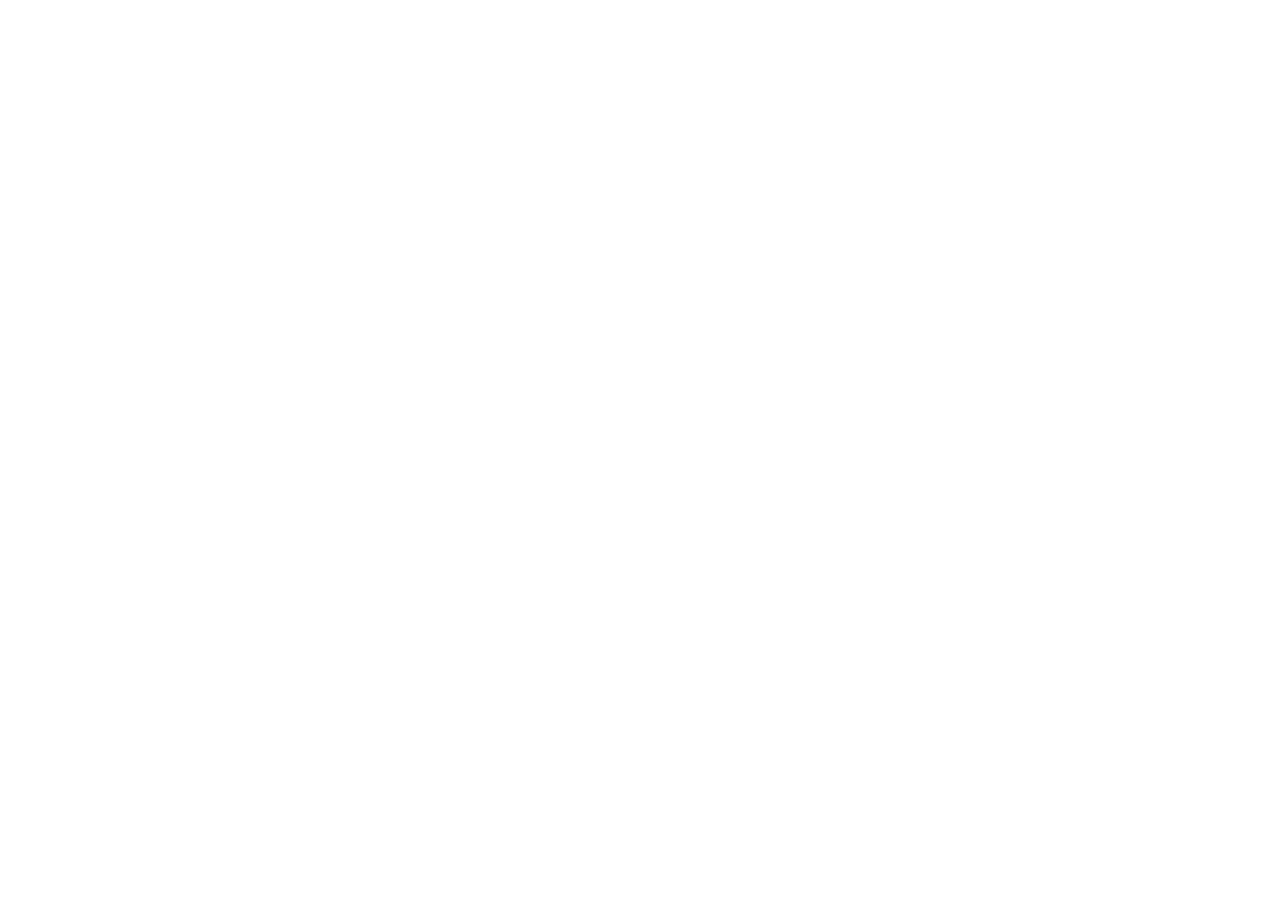
==== about.html @ a7555250 "Initial commit" ====
<!DOCTYPE html>
<html lang="en">
<head>
  <meta charset="UTF-8">
  <meta name="viewport" content="width=device-width, initial-scale=1.0">
  <title>Document</title>
  <link rel="stylesheet" href="css/normalize.css">
  <link rel="stylesheet" href="css/styles.css">
</head>
<body>
  
  <script src="js/main.js"></script>
</body>
</html>
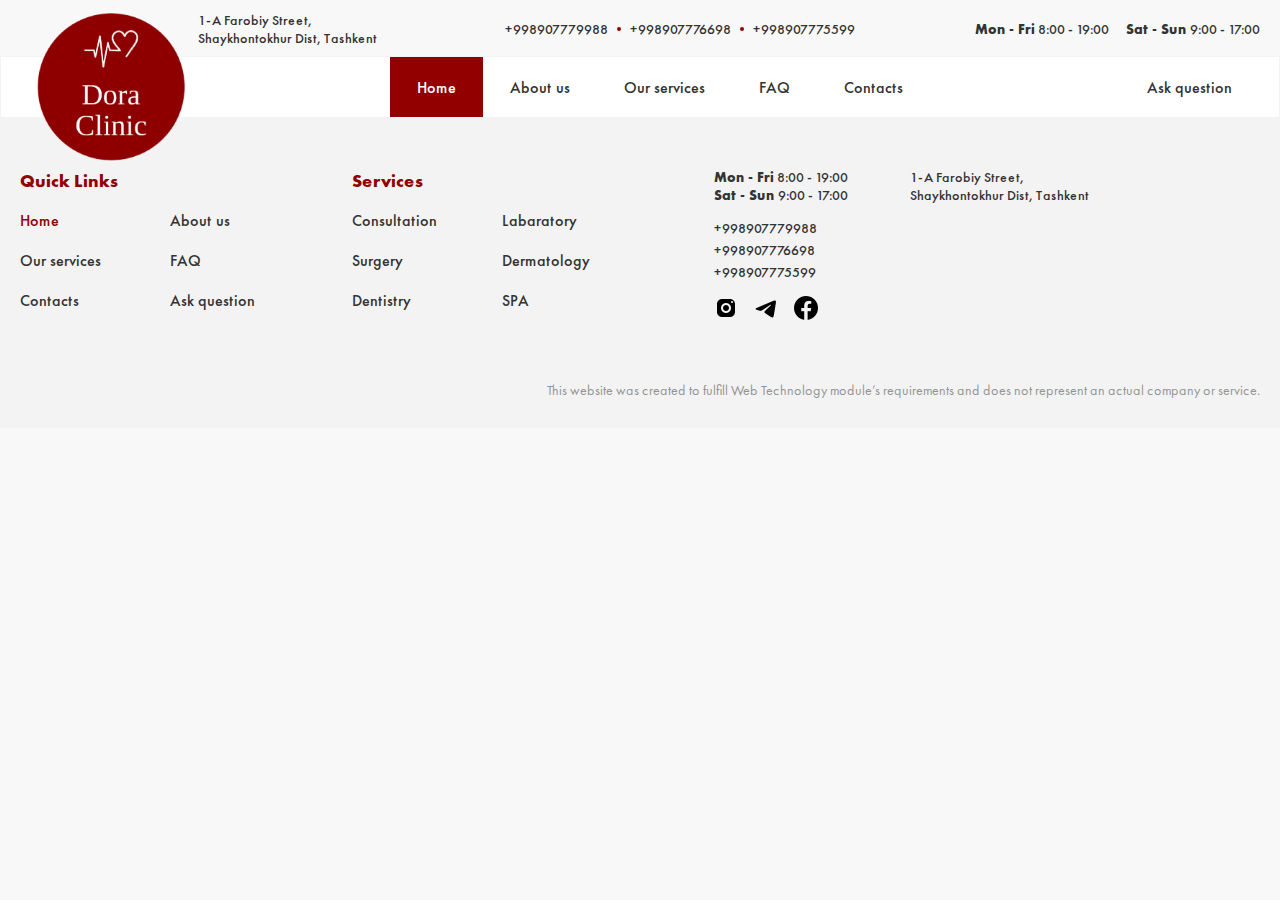
==== commit 0ac0ee22: "Add site footer and header to pages" ====
--- a/about.html
+++ b/about.html
@@ -8,6 +8,172 @@
   <link rel="stylesheet" href="css/styles.css">
 </head>
 <body>
+  <header class="site-header">
+    
+    <!-- Site Header Top -->
+    
+    <div class="site-header-top">
+      <div class="container">
+        <div class="site-header-top-content">
+          <address class="clinic-address">
+            1-A Farobiy Street,
+            <br>Shaykhontokhur Dist, Tashkent
+          </address>
+          
+          <div class="phone-numbers">
+            <a class="phone-link" href="tel:+998907779988">+998907779988</a>
+            <span class="dot" aria-hidden="true"></span>
+            <a class="phone-link" href="tel:+998907776698">+998907776698</a>
+            <span class="dot" aria-hidden="true"></span>
+            <a class="phone-link" href="tel:+998907775599">+998907775599</a>
+          </div><!-- phone-numbers -->
+          
+          <div class="working-hours">
+            <span><b>Mon - Fri</b> 8:00 - 19:00</span>
+            <span><b>Sat - Sun</b> 9:00 - 17:00</span>
+          </div><!-- working-hours -->
+        </div><!-- site-header-top-content -->
+      </div><!-- container -->
+    </div><!-- site-header-top -->
+    
+    <!-- Site Navigation -->
+    
+    <nav class="site-nav">
+      <div class="container">
+        <div class="site-nav-content">
+          <div class="logo-link-wrapper">
+            <a class="logo-link" href="index.html">
+              <img class="logo" src="img/logo.png" alt="Dora Clinic Logo" width="180" height="180">
+            </a>
+          </div>
+          
+          <ul class="nav-menu">
+            <li class="nav-item">
+              <a class="nav-link nav-link-active" href="index.html">Home</a>
+            </li>
+            <li class="nav-item">
+              <a class="nav-link" href="#">About us</a>
+            </li>
+            <li class="nav-item">
+              <a class="nav-link" href="services.html">Our services</a>
+            </li>
+            <li class="nav-item">
+              <a class="nav-link" href="faq.html">FAQ</a>
+            </li>
+            <li class="nav-item">
+              <a class="nav-link" href="contacts.html">Contacts</a>
+            </li>
+          </ul>
+          
+          <a class="btn btn-ask-question" href="ask-question.html">Ask question</a>
+        </div><!-- site-nav-content -->
+      </div><!-- container -->
+    </nav><!-- site-nav -->
+  </header><!-- site-header -->
+
+
+  <main class="main-section">
+    <!-- main-section -->
+  </main>
+  
+  
+  <footer class="site-footer">
+    <div class="container">
+      <div class="site-footer-content">
+        <div>
+          <h3 class="footer-nav-header">Quick Links</h3>
+          
+          <ul class="footer-nav-menu">
+            <li class="footer-nav-item">
+              <a class="footer-nav-link footer-link-active" href="index.html">Home</a>
+            </li>
+            <li class="footer-nav-item">
+              <a class="footer-nav-link" href="about.html">About us</a>
+            </li>
+            <li class="footer-nav-item">
+              <a class="footer-nav-link" href="services.html">Our services</a>
+            </li>
+            <li class="footer-nav-item">
+              <a class="footer-nav-link" href="faq.html">FAQ</a>
+            </li>
+            <li class="footer-nav-item">
+              <a class="footer-nav-link" href="contacts.html">Contacts</a>
+            </li>
+            <li class="footer-nav-item">
+              <a class="footer-nav-link" href="ask-question.html">Ask question</a>
+            </li>
+          </ul>
+        </div>
+        
+        <div>
+          <h3 class="footer-nav-header">Services</h3>
+          
+          <ul class="footer-nav-menu">
+            <li class="footer-nav-item">
+              <a class="footer-nav-link" href="services.html">Consultation</a>
+            </li>
+            <li class="footer-nav-item">
+              <a class="footer-nav-link" href="services.html">Labaratory</a>
+            </li>
+            <li class="footer-nav-item">
+              <a class="footer-nav-link" href="services.html">Surgery</a>
+            </li>
+            <li class="footer-nav-item">
+              <a class="footer-nav-link" href="services.html">Dermatology</a>
+            </li>
+            <li class="footer-nav-item">
+              <a class="footer-nav-link" href="services.html">Dentistry</a>
+            </li>
+            <li class="footer-nav-item">
+              <a class="footer-nav-link" href="services.html">SPA</a>
+            </li>
+          </ul>
+        </div>
+        
+        <div class="footer-middle">
+          <div class="footer-working-hours">
+            <span><b>Mon - Fri</b> 8:00 - 19:00</span>
+            <span><b>Sat - Sun</b> 9:00 - 17:00</span>
+          </div>
+          
+          <div class="footer-phone-numbers">
+            <a href="tel:+998907779988">+998907779988</a>
+            <a href="tel:+998907776698">+998907776698</a>
+            <a href="tel:+998907775599">+998907775599</a>
+          </div>
+          
+          <ul class="footer-socials">
+            <li class="footer-socials-item">
+              <a class="footer-socials-link" href="#" target="_blank">
+                <img src="img/instagram.png" alt="https://icons8.com/icons/set/instagram" width="24" height="24">
+              </a>
+            </li>
+            <li class="footer-socials-item">
+              <a class="footer-socials-link" href="#" target="_blank">
+                <img src="img/telegram.png" alt="https://icons8.com/icons/set/telegram" width="24" height="24">
+              </a>
+            </li>
+            <li class="footer-socials-item">
+              <a class="footer-socials-link" href="#" target="_blank">
+                <img src="img/facebook.png" alt="https://icons8.com/icons/set/facebook" width="24" height="24">
+              </a>
+            </li>
+          </ul>
+        </div>
+        
+        <div>
+          <address class="footer-clinic-address">
+            1-A Farobiy Street,
+            <br>Shaykhontokhur Dist, Tashkent
+          </address>
+          
+          <iframe src="https://www.google.com/maps/embed?pb=!1m18!1m12!1m3!1d3623.6416623315936!2d46.64435535018735!3d24.739179556123265!2m3!1f0!2f0!3f0!3m2!1i1024!2i768!4f13.1!3m3!1m2!1s0x3e2ee29955ba13b1%3A0xfe2715381e937c8e!2sDORA%20CLINIC!5e0!3m2!1suz!2s!4v1605449860368!5m2!1suz!2s" width="350" height="140" frameborder="0" style="border:0;" allowfullscreen="" aria-hidden="false" tabindex="0"></iframe>
+        </div>
+      </div>    
+      
+      <p class="footer-rights">This website was created to fulfill Web Technology module’s requirements and does not represent an actual company or service.</p>
+    </div>
+  </footer>
   
   <script src="js/main.js"></script>
 </body>
--- a/css/styles.css
+++ b/css/styles.css
@@ -0,0 +1,1169 @@
+/* Fonts were taken from this source: https://blogfonts.com/futura-pt.font */
+
+@font-face {
+  font-family: "Futura PT";
+  src: url("../fonts/FuturaPT-Book.woff2") format("woff2"),
+  url("../fonts/FuturaPT-Book.woff") format("woff");
+  font-weight: normal;
+  font-style: normal;
+  font-display: swap;
+}
+
+@font-face {
+  font-family: "Futura PT";
+  src: url("../fonts/FuturaPT-Medium.woff2") format("woff2"),
+  url("../fonts/FuturaPT-Medium.woff") format("woff");
+  font-weight: 500;
+  font-style: normal;
+  font-display: swap;
+}
+
+
+@font-face {
+  font-family: "Futura PT";
+  src: url("../fonts/FuturaPT-Bold.woff2") format("woff2"),
+  url("../fonts/FuturaPT-Bold.woff") format("woff");
+  font-weight: bold;
+  font-style: normal;
+  font-display: swap;
+}
+
+
+html {
+  box-sizing: border-box;
+  height: 100%;
+}
+
+*,
+*::before,
+*::after {
+  box-sizing: inherit;
+}
+
+body {
+  display: flex;
+  flex-direction: column;
+  height: 100%;
+  padding: 0;
+  margin: 0;
+  overflow-x: hidden;
+  font-family: "Futura PT", "Arial", sans-serif;
+  font-size: 20px;
+  font-style: normal;
+  font-weight: normal;
+  line-height: 26px;
+  color: #949494;
+  background-color:#F9F8F8; 
+}
+
+img{
+  max-width: 100%;
+  height: auto;
+}
+
+.container {
+  max-width: 1390px;
+  padding: 0 20px;
+  margin-left: auto;
+  margin-right: auto;
+}
+
+/* Button */
+
+.btn{
+  display: flex;
+  align-items: center;
+  justify-content: center;
+  padding: 20px 27px;
+  border: none;
+  background: none;
+  background-color: #333333;
+  font-weight: 500;
+  font-size: 16px;
+  line-height: 21px;
+  color: #fff;
+  text-align: center;
+  text-decoration: none;
+  cursor: pointer;
+  white-space: nowrap;
+}
+
+/* Section Heading */
+
+.section-heading{
+  margin: 0;
+  margin-bottom: 80px;
+  font-size: 40px;
+  line-height: 1.2;
+  color: #920000;
+  text-align: center;
+}
+
+/* Inner Heading */
+
+.inner-heading{
+  margin: 0;
+  font-weight: 500;
+  font-size: 32px;
+  line-height: 1.2;
+  color: #333333;
+}
+
+/* --------------------Site Header----------------- */
+
+.site-header-top{
+  font-weight: 500;
+  font-size: 14px;
+  line-height: 18px;
+  color: #333333;
+  background-color: #F9F8F8;
+}
+
+.site-header-top-content{
+  display: flex;
+  align-items: center;
+  justify-content: space-between;
+  flex-wrap: wrap;
+  padding-top: 11px;
+  padding-bottom: 9px;
+  padding-left: 178px;
+}
+
+.clinic-address{
+  display: flex;
+  align-items: center;
+  font-style: normal;
+  margin-right: 8px;
+}
+
+.phone-numbers{
+  display: flex;
+  align-items: center;
+  flex-wrap: nowrap;
+  margin-right: 20px;
+  margin-left: 20px;
+}
+
+.phone-link{
+  display: inline-block;
+  font-weight: 500;
+  font-size: 14px;
+  line-height: 18px;
+  color: #333333;
+  text-decoration: none;
+  transition: color 0.3s ease,
+  opacity 0.3s ease;
+  white-space: nowrap;
+}
+
+.phone-link:hover{
+  color: #920000;
+}
+
+.phone-link:active{
+  color: #333333;
+  opacity: 0.5;
+}
+
+.dot{
+  display: inline-block;
+  width: 4px;
+  height: 4px;
+  border-radius: 50%;
+  margin: 0 9px;
+  background-color: #920000;
+}
+
+.working-hours{
+  display: flex;
+  align-items: center;
+}
+
+.working-hours span{
+  display: inline-block;
+}
+
+.working-hours span:not(:last-child){
+  margin-right: 17px;
+}
+
+/* Site Navigation */
+
+.site-nav{
+  background-color: #FFFFFF;
+  border: 1px solid #F3F3F3;
+}
+
+.site-nav-content{
+  position: relative;
+  display: flex;
+  justify-content: space-between;
+}
+
+.logo-link-wrapper{
+  display: flex;
+  align-items: center;
+  width: 178px;
+}
+
+.logo-link{
+  position: absolute;
+  top: 50%;
+  left: 0;
+  display: block;
+  transform: translateY(-50%);
+  transition: opacity 0.3s ease;
+}
+
+.logo-link:hover{
+  opacity: 0.8;
+}
+
+.logo-link:active{
+  opacity: 0.5;
+}
+
+.logo{
+  width: 180px;
+  height: 180px;
+  display: block;
+}
+
+/* nav menu */
+
+.nav-menu{
+  display: flex;
+  justify-content: center;
+  max-width: calc(100% - 388px);
+  padding: 0;
+  margin: 0 15px;
+  list-style-type: none;
+  flex-wrap: wrap;
+}
+
+.nav-item{
+  display: flex;
+  flex-direction: column;
+}
+
+.nav-link{
+  flex-grow: 1;
+  display: flex;
+  align-items: center;
+  padding: 19px 27px;
+  font-weight: 500;
+  font-size: 16px;
+  line-height: 21px;
+  color: #333333;
+  text-decoration: none;
+  transition: background-color 0.3s ease,
+  opacity 0.3s ease;
+}
+
+.nav-link:hover{
+  color: #fff;
+  background-color: #920000;
+}
+
+.nav-link:active{
+  opacity: 0.5;
+}
+
+.btn-ask-question{
+  align-self: center;
+  display: flex;
+  max-height: 60px;
+  align-items: center;
+  color: #333333;
+  background-color: transparent;
+  transition: background-color 0.3s ease,
+  opacity 0.3s ease;
+}
+
+.btn-ask-question:hover{
+  color: #fff;
+  background-color: #920000;
+}
+
+.btn-ask-question:active{
+  opacity: 0.5;
+}
+
+.nav-link-active{
+  background-color: #920000;
+  color: #fff;
+}
+
+/* Promo Section */
+
+.promo-section{
+  
+  padding-top: 100px;
+  padding-bottom: 50px;
+}
+
+.promo-section-content{
+  display: flex;
+  justify-content: space-between;
+}
+
+.promo-img{
+  width: 576px;
+  object-fit: cover;
+}
+
+.promo-info{
+  max-width: 600px;
+  margin-left: 50px;
+}
+
+.page-heading{
+  margin: 0;
+  margin-bottom: 29px;
+  font-size: 60px;
+  line-height: 1.2;
+  color: #333333;
+}
+
+.page-heading span{
+  color: #920000;
+  display: inline-block;
+}
+
+.page-info{
+  margin: 0;
+  margin-bottom: 38px;
+  font-size: 16px;
+  line-height: 21px;
+  color: #949494;
+}
+
+.btn-our-services{
+  min-width: 180px;
+  max-width: 180px;
+  padding: 15px;
+  border-radius: 3px;
+  transition: background-color 0.3s ease,
+  opacity 0.3s ease,
+  color 0.3s ease;
+}
+
+.btn-our-services:hover{
+  background-color: #920000;
+}
+
+.btn-our-services:active{
+  opacity: 0.5;
+}
+
+/* Feature Section */
+
+.feature-section {
+  padding: 50px 0;
+  background-color: #BDEAFF;
+}
+
+.feature-section__container {
+  display: flex;
+  flex-wrap: wrap;
+  justify-content: space-between;
+}
+
+.feature__left{
+  max-width: 650px;
+  margin-right: 30px;
+}
+
+.feature-section__heading {
+  position: relative;
+  padding-top: 58px;
+  margin: 0;
+  margin-bottom: 40px;
+  text-align: left;
+}
+
+.feature-section__heading::before {
+  position: absolute;
+  top: 0;
+  left: 0;
+  display: block;
+  width: 70px;
+  height: 4px;
+  background-color: #920000;
+  content: "";
+}
+
+.feature__img{
+  width: 650px;
+  height: 396px;
+}
+
+.feature-section__list {
+  padding: 0;
+  margin: 0;
+  list-style-type: none;
+  display: flex;
+  flex-direction: column;
+  max-width: 540px;
+  margin-top: -15px;
+  margin-bottom: -15px;
+}
+
+.feature-section__item {
+  margin-top: 15px;
+  margin-bottom: 15px;
+}
+
+.feature__name {
+  margin-top: 0;
+  margin-bottom: 15px;
+  color: #920000;
+}
+
+.feature__text {
+  margin: 0;
+  color: #333;
+  font-size: 16px;
+}
+
+
+/* Comments Section */
+
+.comments-section{
+  padding: 50px 0;
+}
+
+.comments-section-content{
+  max-width: 1000px;
+  margin-left: auto;
+  margin-right: auto;
+}
+
+.comments-section-content h2{
+  max-width: 600px;
+  text-align: center;
+  margin-left: auto;
+  margin-right: auto;
+  text-transform: uppercase;
+}
+
+.comments-section-heading{
+  font-size: 20px;
+  line-height: 1.5;
+  color: #333333;
+}
+
+.comments-list{
+  display: flex;
+  flex-wrap: wrap;
+  justify-content: space-between;
+  margin-right: -15px;
+  margin-left: -15px;
+}
+
+.comment-wrapper{
+  max-width: 300px;
+  display: flex;
+  flex-direction: column;
+  align-items: center;
+  margin-right: 15px;
+  margin-left: 15px;
+  margin-bottom: 30px;
+}
+
+.comment-avatar{
+  width: 100px;
+  height: 100px;
+  margin-bottom: 12px;
+  border-radius: 50%;
+  border: 1px solid #920000;
+}
+
+.comment{
+  margin: 0;
+  margin-left: auto;
+  margin-right: auto;
+  margin-bottom: 15px;
+  font-size: 16px;
+  line-height: 1.2;
+  text-align: center;
+  color: #949494;
+}
+
+.comment-author{
+  margin: 0;
+  font-weight: 500;
+  color: #920000;
+  text-align: center;
+}
+
+/* Services Section */
+
+.services-section{
+  padding: 50px 0;
+}
+
+.services-section-content{
+  display: flex;
+  flex-direction: column;
+  align-items: center;
+}
+
+.services-section-heading{
+  margin-top: 0;
+  margin-bottom: 80px;
+}
+
+.services-list{
+  display: flex;
+  flex-wrap: wrap;
+  padding: 0;
+  margin: 0;
+  margin-right: -15px;
+  margin-left: -15px;
+  list-style-type: none;
+}
+
+.services-item{
+  flex-shrink: 0;
+  display: flex;
+  flex-direction: column;
+  width: 200px;
+  margin-right: 15px;
+  margin-left: 15px;
+}
+
+.services-link{
+  position: relative;
+  flex-grow: 1;
+  display: flex;
+  flex-direction: column;
+  align-items: center;
+  padding: 30px;
+  background-color: #fff;
+  border: 1px solid #F3F3F3;
+  border-radius: 5px;
+  font-weight: 500;
+  font-size: 18px;
+  line-height: 22px;
+  color: #333333;
+  text-align: center;
+  text-decoration: none;
+  white-space: wrap;
+  transition: color 0.3s ease,
+  opacity 0.3s ease;
+}
+
+.services-link::before{
+  display: block;
+  width: 160px;
+  height: 120px;
+  margin-bottom: 21px;
+  background-repeat: no-repeat;
+  background-position: center center;
+  background-size: contain;
+  content: "";
+}
+
+/* https://pixabay.com/photos/stethoscope-doctor-medical-1584223/ */
+.services-consultation::before{
+  background-image: url(../img/consultation.jpg);
+}
+
+/* https://pixabay.com/photos/surgery-hospital-doctor-operation-3034133/ */
+.services-surgery::before{
+  background-image: url(../img/surgery.jpg);
+}
+
+/* https://pixabay.com/photos/dentist-dental-care-dental-check-up-428645/ */
+.services-dentistry::before{
+  background-image: url(../img/dentistry.jpg);
+}
+
+/* https://pixabay.com/photos/laboratory-analysis-chemistry-2815641/ */
+.services-labaratory::before{
+  background-image: url(../img/labaratory.jpg);
+}
+
+/* https://pixabay.com/photos/acne-pimples-spots-zits-skin-5561750/ */
+.services-dermatology::before{
+  background-image: url(../img/dermatalogy.jpg);
+}
+
+/* https://pixabay.com/photos/head-massage-treatment-relaxation-650878/ */
+.services-spa::before{
+  background-image: url(../img/spa.jpg);
+}
+
+.services-link span{
+  flex-grow: 1;
+  display: flex;
+  align-items: center;
+  justify-content: center;
+}
+
+.services-link:hover span{
+  color: #920000;
+}
+
+.services-link:active{
+  opacity: 0.5;
+}
+
+/* ------------------Site Footer------------------ */
+
+.site-footer{
+  padding-top: 50px;
+  padding-bottom: 25px;
+  background-color: #F3F3F3;
+}
+
+.site-footer-content{
+  display: flex;
+  align-items: start;
+  justify-content: space-between;
+}
+
+.footer-nav-menu{
+  display: flex;
+  flex-direction: row;
+  flex-wrap: wrap;
+  max-width: 300px;
+  padding: 0;
+  margin: 0;
+  list-style-type: none;
+}
+
+.footer-nav-item{
+  min-width: 150px;
+  margin-bottom: 14px;
+}
+
+.footer-nav-link{
+  display: inline-block;
+  font-weight: 500;
+  font-size: 16px;
+  line-height: 21px;
+  color: #333333;
+  text-decoration: none;
+  transition: color 0.3s ease,
+  opacity 0.3s ease;
+}
+
+.footer-nav-link:hover{
+  color: #920000;
+  background-color: transparent;
+}
+
+.footer-nav-link:active{
+  opacity: 0.5;
+}
+
+.footer-nav-header{
+  margin: 0;
+  margin-bottom: 12px;
+  font-size: 18px;
+  color: #920000;
+}
+
+.footer-middle{
+  margin: 0 30px;
+}
+
+.footer-working-hours{
+  position: relative;
+  display: flex;
+  flex-direction: column;
+  margin-bottom: 15px;
+  font-weight: 500;
+  font-size: 14px;
+  line-height: 18px;
+  color: #333333;
+}
+
+.footer-clinic-address{
+  position: relative;
+  margin-bottom: 15px;
+  font-weight: 500;
+  font-size: 14px;
+  line-height: 18px;
+  font-style: normal;
+  color: #333333;
+}
+
+.footer-phone-numbers{
+  position: relative;
+  display: flex;
+  flex-direction: column;
+  margin-bottom: 15px;
+  align-items: start;
+}
+
+.footer-phone-numbers a{
+  display: inline-block;
+  font-weight: 500;
+  font-size: 14px;
+  line-height: 18px;
+  color: #333333;
+  text-decoration: none;
+  transition: color 0.3s ease,
+  opacity 0.3s ease;
+  white-space: nowrap;
+}
+
+.footer-phone-numbers a:not(:last-child){
+  margin-bottom: 4px;
+}
+
+.footer-phone-numbers a:hover{
+  color: #920000;
+}
+
+.footer-phone-numbers a:active{
+  color: #333333;
+  opacity: 0.5;
+}
+
+.footer-socials{
+  display: flex;
+  padding: 0;
+  margin: 0 -8px;
+  list-style-type: none;
+}
+
+.footer-socials-item{
+  padding: 0 8px;
+}
+
+.footer-link-active{
+  color: #920000;
+}
+
+.footer-link-active:hover,
+.footer-link-active:active{
+  background-color: transparent;
+  opacity: 1;
+}
+
+.footer-rights{
+  margin: 0;
+  margin-top: 12px;
+  font-size: 14px;
+  text-align: right;
+}
+
+/* ================= SERVICES ======================= */
+
+.services-hero {
+  padding: 50px 0;
+  margin-top: 50px;
+  background-image: url("../img/service-bg.svg");
+  background-repeat: no-repeat;
+  background-position: calc(30% + 455px) center;
+  background-size: contain;
+}
+
+.services-hero-info {
+  padding: 50px 0;
+  max-width: 450px;
+  margin-left: 120px;
+}
+
+.services-services{
+  padding: 50px 0;
+}
+
+.services__list {
+  max-width: 100%;
+  display: flex;
+  margin: 0;
+  margin-left: -10px;
+  margin-right: -10px;
+  padding: 0;
+  list-style-type: none;
+  justify-content: center;
+  flex-wrap: wrap;
+}
+
+.service {
+  width: 400px;
+  flex-shrink: 0;
+  margin: 0 20px;
+  margin-bottom: 37px;
+  padding: 50px 22px  45px 50px;
+  background-color: #fff;
+  border-radius: 5px 5px 0 0;
+  transition: filter ease 0.3s;
+  display: flex;
+  flex-direction: column;
+}
+
+.service:hover {
+  filter: drop-shadow(0px 4px 20px rgba(0, 0, 0, 0.2));
+}
+
+/* https://pixabay.com/photos/stethoscope-doctor-medical-1584223/ */
+.service::before {
+  width: 180px;
+  height: 100px;
+  content: '';
+  display: inline-block;
+  margin-bottom: 20px;
+  background-repeat: no-repeat;
+  background-position: center center;
+  background-size: cover;
+  background-image: url("../img/consultation.jpg");
+}
+
+/* https://pixabay.com/photos/surgery-hospital-doctor-operation-3034133/ */
+.service:nth-child(2):before {
+  background-image: url("../img/surgery.jpg");
+}
+
+/* https://pixabay.com/photos/dentist-dental-care-dental-check-up-428645/ */
+.service:nth-child(3):before {
+  background-image: url("../img/dentistry.jpg");
+}
+
+/* https://pixabay.com/photos/laboratory-analysis-chemistry-2815641/ */
+.service:nth-child(4):before {
+  background-image: url("../img/labaratory.jpg");
+}
+
+/* https://pixabay.com/photos/acne-pimples-spots-zits-skin-5561750/ */
+.service:nth-child(5):before {
+  background-image: url("../img/dermatalogy.jpg");
+}
+
+/* https://pixabay.com/photos/head-massage-treatment-relaxation-650878/ */
+.service:nth-child(6):before {
+  background-image: url("../img/spa.jpg");
+}
+
+/* https://pixabay.com/photos/investigation-stethoscope-to-listen-2458540/ */
+.service:nth-child(7):before {
+  background-image: url("../img/pediatrics.jpg");
+}
+
+/* https://pixabay.com/photos/psychology-psyche-mask-wire-rack-2706902/ */
+.service:nth-child(8):before {
+  background-image: url("../img/psychology.jpg");
+}
+
+.service__name {
+  font-style: normal;
+  font-size: 30px;
+  line-height: 1.2;
+  width: 100%;
+  color: #333333;
+  white-space: pre-wrap;
+  margin-top: 0;
+  margin-bottom: 14px;
+  word-break: break-word;
+}
+
+.service__text {
+  font-style: normal;
+  font-weight: normal;
+  font-size: 16px;
+  line-height: 20px;
+  color: #949494;
+  margin-top: 0;
+  margin-bottom: 0;
+  flex-grow: 1;
+}
+
+.service:hover .service__text{
+  color: #920000;
+}
+
+/* ==================== CONTACTS ===================== */
+.contacts-hero {
+  margin-top: 50px;
+  padding: 50px 0;
+  background-image: url("../img/contacts-bg.svg");
+  background-repeat: no-repeat;
+  background-position: calc(75% + 120px) center;
+  background-size: contain;
+}
+
+.contacts-hero-info{
+  max-width: 450px;
+  margin-left: 140px;
+  margin-bottom: 30px;
+}
+
+.contacts__address {
+  display: flex;
+  margin-left: 100px;
+}
+
+.contacts__company-adress {
+  width: 153px;
+  font-weight: 500;
+  font-style: normal;
+  font-size: 16px;
+  line-height: 1.2;
+  display: inline-flex;
+  align-items: center;
+  color: #333333;
+  display: flex;
+  flex-direction: column;
+  margin-right: 100px;
+  align-items: flex-start;
+}
+
+.contacts__company-adress::before, 
+.contacts__worktime::before, 
+.contacts__telnumbers::before {
+  height: 96px;
+  width: 96px;
+  display: inline-block;
+  margin-bottom: 30px;
+  content: '';
+  background-repeat: no-repeat;
+  background-position: top left;
+  background-size: contain;
+}
+
+.contacts__company-adress::before {
+  background-image: url("../img/location.png");
+}
+
+.contacts__worktime {
+  display: flex;
+  flex-direction: column;
+  margin-right: 100px;
+}
+
+.contacts_worktime-text {
+  font-style: normal;
+  font-weight: 300;
+  font-size: 16px;
+  line-height: 1.2;
+  color: #333333;
+  margin: 0;
+}
+
+.contacts_worktime-text + .contacts_worktime-text {
+  margin-top: 8px;
+}
+
+.contacts_worktime-text span {
+  font-weight: 500;
+}
+
+.contacts__worktime::before {
+  background-image: url("../img/calendar.png");
+}
+
+.contacts__telnumbers {
+  margin: 0;
+  padding: 0;
+  list-style-type: none;
+}
+
+.contacts__telnumber-link {
+  font-style: normal;
+  font-weight: 500;
+  font-size: 16px;
+  line-height: 1.2;
+  text-align: right;
+  text-decoration: none;
+  color: #333333;
+}
+
+.contacts__telnumbers::before {
+  background-image: url("../img/phone.png");
+}
+
+.contacts__telnumber-link:hover{
+  color: #920000;
+}
+
+.contacts__telnumber-link:active{
+  opacity: 0.6;
+}
+
+.contacts-location{
+  padding: 50px 0;
+}
+
+.contacts-map {
+  display: flex;
+  align-items: center;
+  justify-content: center;
+  overflow: hidden;
+}
+
+.company-img {
+  flex-shrink: 1;
+}
+
+/* ====================== FAQ ====================*/
+
+.faq-main {
+  margin: 50px 0;
+  background-image:  url("../img/faq-bg.svg");
+  background-repeat: no-repeat;
+  background-size: 500px auto;
+  background-position: calc(50% + 200px) 0px;
+}
+
+.faq-container {
+  padding-top: 120px;
+  padding-left: 100px;
+  padding-bottom: 100px;
+}
+
+.faq__heading {
+  font-size: 70px;
+  line-height: 1.2;
+  margin-top: 0;
+  color: #920000;
+  margin-bottom: 27px;
+}
+
+.faq__hero-text {
+  max-width: 450px;
+  font-size: 16px;
+  line-height: 1.2;
+  margin-top: 0;
+  color: #000;
+  margin-bottom: 35px;
+}
+
+/* TIPS */
+
+.tips__list {
+  margin: 0;
+  padding: 0;
+  list-style-type: none;
+  color: #333;
+  background-image: url("../img/medicine.svg");
+  background-repeat: no-repeat;
+  background-size: 250px auto;
+  background-position: right bottom;
+}
+
+.tips__item {
+  max-width: 80%;
+  background-color: #fff;
+  padding: 30px 60px;
+  border: 1px solid #F3F3F3;
+  border-radius: 5px;
+  margin-bottom: 20px;
+  color: #000;
+}
+
+.faq__time {
+  display: flex;
+  align-items: center;
+  font-size: 14px;
+  line-height: 22px;
+  margin-right: 28px;
+}
+
+.tip__heading {
+  width: 540px;
+  font-weight: 500;
+  font-size: 20px;
+  line-height: 1.2;
+  margin-top: 10px;
+}
+
+.tip__text {
+  margin: 0;
+  font-size: 16px;
+  line-height: 1.2;
+  margin-top: 30px;
+  color: #333;
+  max-width: 580px;
+}
+
+/* ==============Ask Question================== */
+
+.registration__section {
+  page-break-after: 50px 0;
+  background-image: url("../img/medicine.svg");
+  background-repeat: no-repeat;
+  background-color: #c96464;
+  background-size: auto 80%;
+  background-position: calc(60% + 200px) center;
+}
+
+.registration__section .container {
+  padding: 50px 100px;
+}
+
+.registration__heading {
+  max-width: 450px;
+  margin-bottom: 20px;
+  color: #FFFFFF;
+}
+
+.registration__text {
+  margin: 0;
+  font-size: 26px;
+  line-height: 1.2;
+  margin-bottom: 20px;
+  color: #FFFFFF;
+}
+
+.registration__form {
+  max-width: 400px;
+  margin-right: auto;
+}
+
+.registration__input {
+  width: 100%;
+  padding: 10px 25px;
+  margin-bottom: 30px;
+  background: #FFFFFF;
+  border: 2px solid transparent;
+  outline: 0;
+  border-radius: 5px;
+}
+
+.registration__textarea {
+  min-width: 100%;
+  max-width: 100%;
+  padding: 15px 25px;
+  max-height: 165px;
+  min-height: 165px;
+  margin-bottom: 30px;
+  text-align: left;
+  font-size: 16px;
+  line-height: 1.2;
+  outline: 0;
+  border: 2px solid transparent;
+  border-radius: 5px;
+  color: #112149;
+}
+
+.registration__textarea:focus {
+  border-color: #00B031;
+}
+
+.registration__input:not(:placeholder-shown):invalid {
+  border-color: #D81D04;
+}
+
+.registration__input:valid {
+  border-color: #00B031;
+}
+
+.registration__input::placeholder {
+  font-size: 16px;
+  line-height: 1.2;
+  color: #112149;
+}
+
+.registration__button{
+  background-color: #112149;
+}
+
+.registration__button:hover{
+  color:  #112149;
+  background-color: #fff;
+}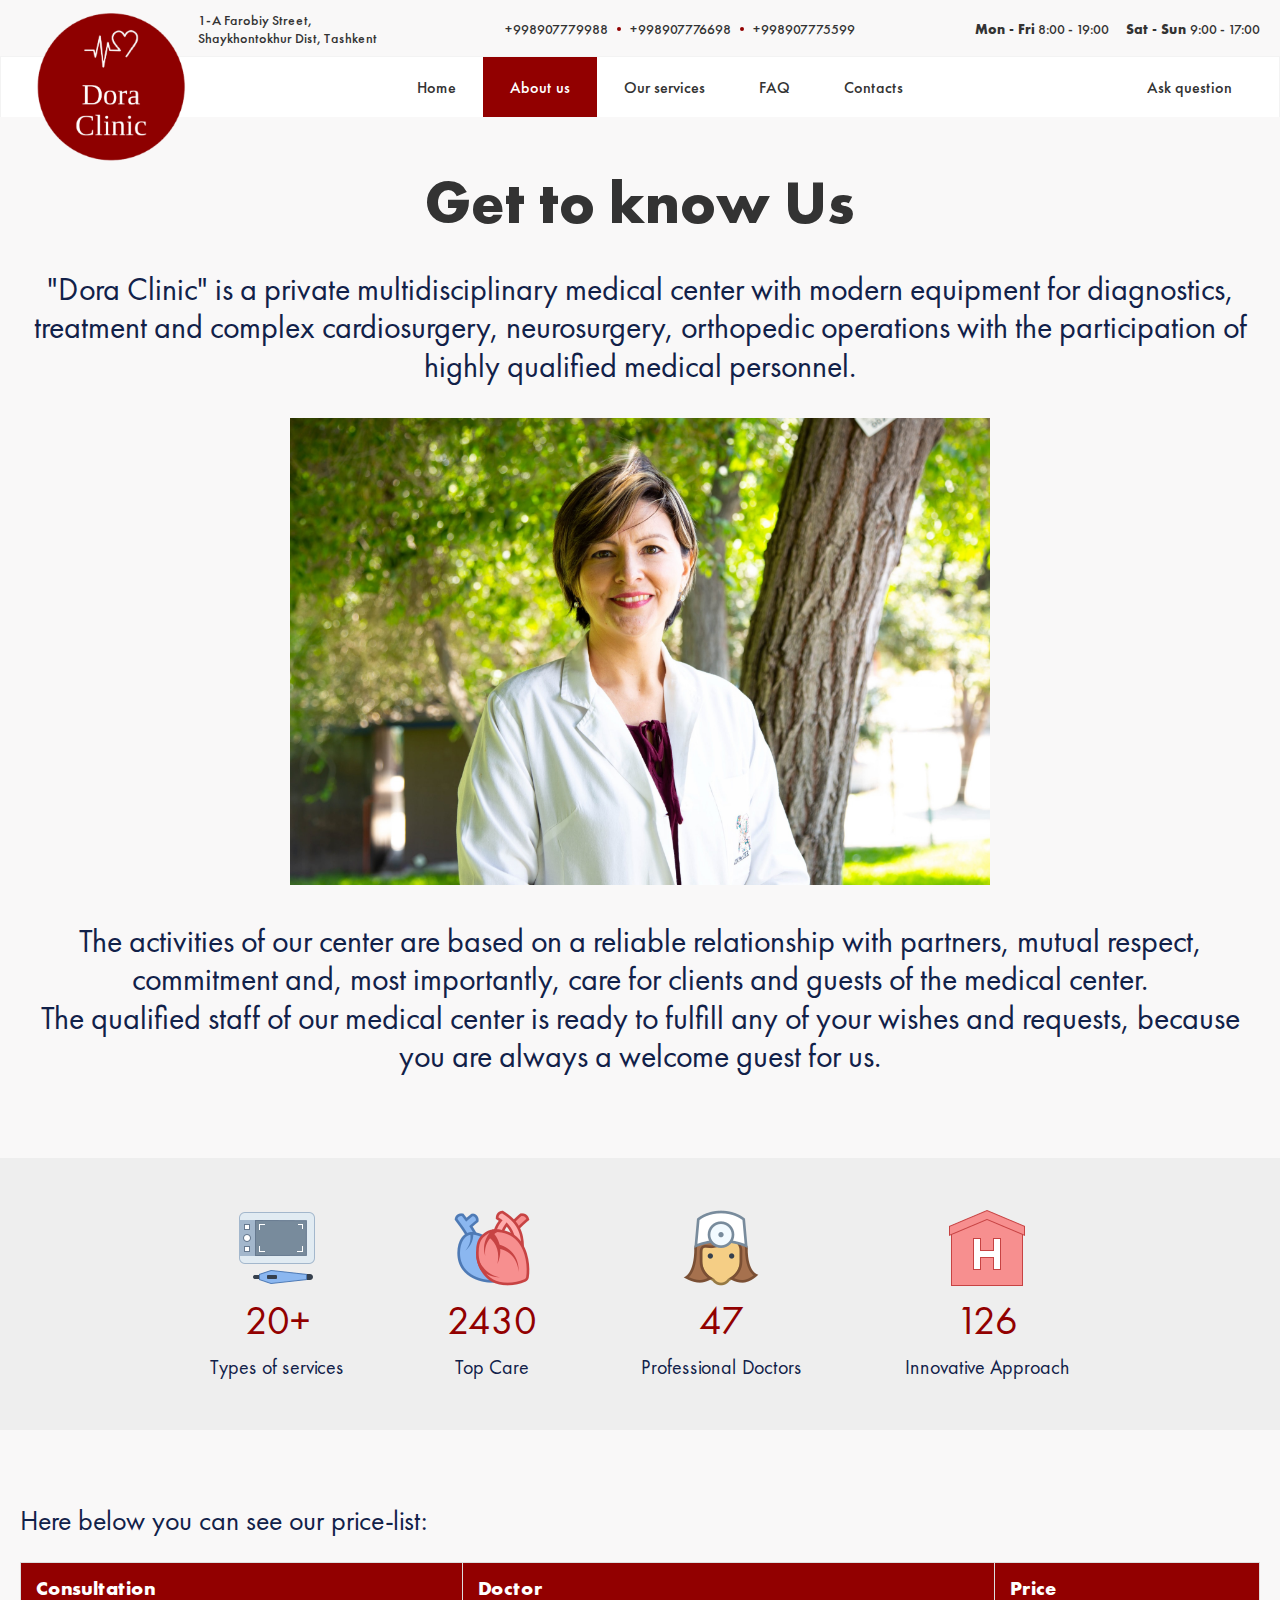
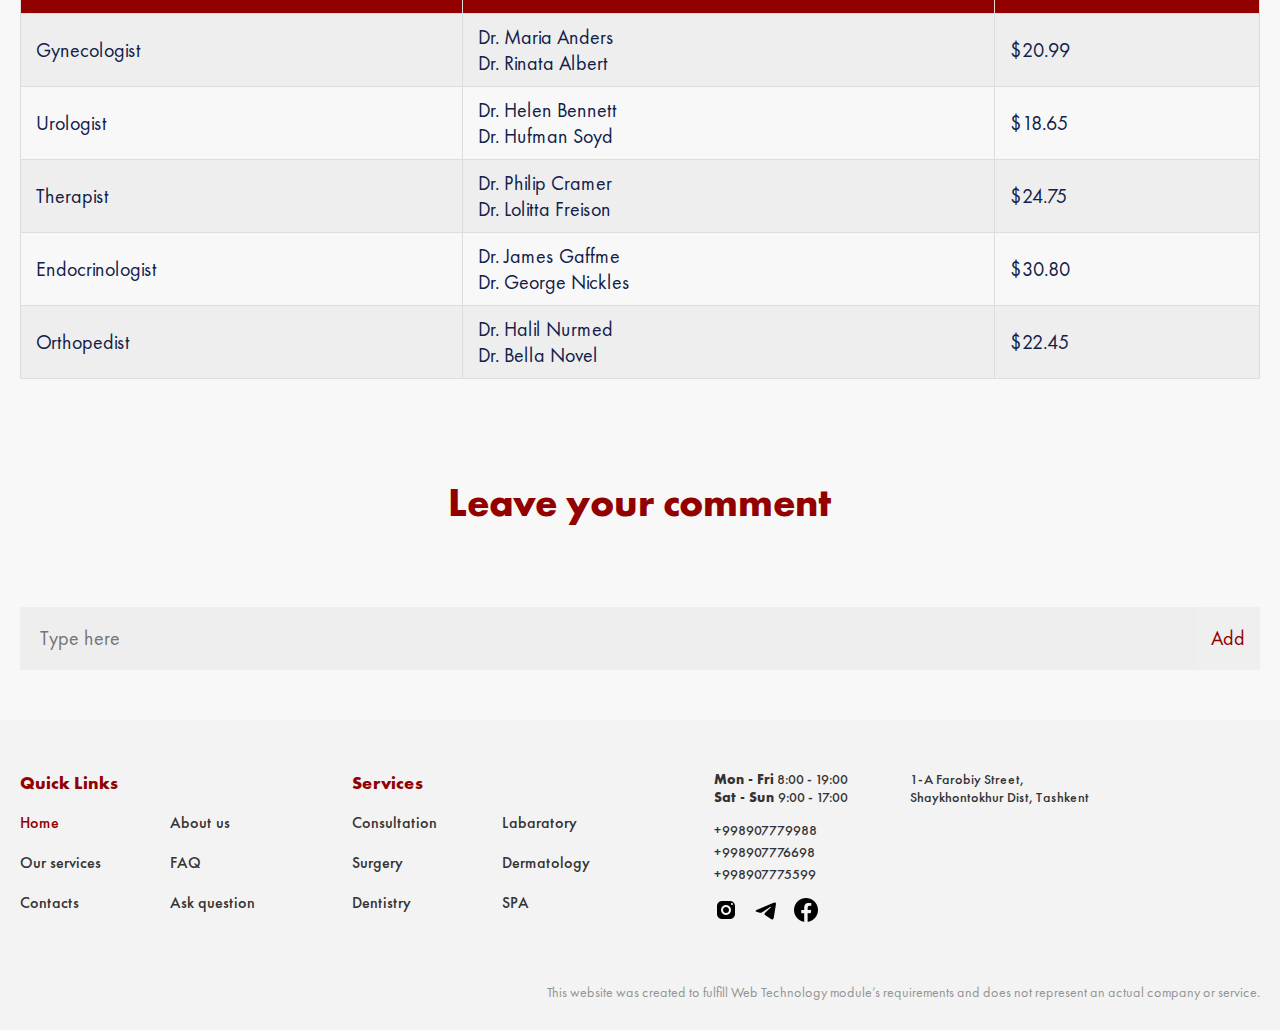
==== commit 12ce5cf6: "Create about page" ====
--- a/about.html
+++ b/about.html
@@ -49,10 +49,10 @@
           
           <ul class="nav-menu">
             <li class="nav-item">
-              <a class="nav-link nav-link-active" href="index.html">Home</a>
-            </li>
-            <li class="nav-item">
-              <a class="nav-link" href="#">About us</a>
+              <a class="nav-link" href="index.html">Home</a>
+            </li>
+            <li class="nav-item">
+              <a class="nav-link nav-link-active" href="about.html">About us</a>
             </li>
             <li class="nav-item">
               <a class="nav-link" href="services.html">Our services</a>
@@ -70,10 +70,107 @@
       </div><!-- container -->
     </nav><!-- site-nav -->
   </header><!-- site-header -->
+  
+  
+  <main class="main-section">
+    <section class="about-hero">
+      <div class="container about-hero-container">
+        <h2 class="page-heading">Get to know Us</h2>
+        
+        <p class="about-hero-text">
+          "Dora Clinic" is a private multidisciplinary medical center with modern equipment for diagnostics, treatment and complex cardiosurgery, neurosurgery, orthopedic operations with the participation of highly qualified medical personnel.
+        </p>
+        
+        <img class="about-hero-img" src="img/doctor-woman.jpeg" alt="https://unsplash.com/photos/FVh_yqLR9eA" width="700" height="auto">
+        
+        <p class="about-hero-text">
+          The activities of our center are based on a reliable relationship with partners, mutual respect, commitment and, most importantly, care for clients and guests of the medical center.<br>The qualified staff of our medical center is ready to fulfill any of your wishes and requests, because you are always a welcome guest for us.
+        </p>
+      </div>
+    </section>
+    
+    <section class="about-section">
+      <div class="container">
+        <ul class="about-list">
+          <li class="about-item">
+            <img class="about-img" src="img/tablet.png" alt="https://icons8.com/icons/set/medical-tablet" width="80" height="80">
+            <span class="about-numbers">20+</span>
+            <span class="about-feature">Types of services</span>
+          </li>
+          <li class="about-item">
+            <img class="about-img" src="img/heart.png" alt="https://icons8.com/icons/set/medical-heart" width="80" height="80">
+            <span class="about-numbers">2430</span>
+            <span class="about-feature">Top Care</span>
+          </li>
+          <li class="about-item">
+            <img class="about-img" src="img/doctor.png" alt="https://icons8.com/icons/set/medical-doctor" width="80" height="80">
+            <span class="about-numbers">47</span>
+            <span class="about-feature">Professional Doctors</span>
+          </li>
+          <li class="about-item">
+            <img class="about-img" src="img/hospital.png" alt="https://icons8.com/icons/set/medical-hospital" width="80" height="80">
+            <span class="about-numbers">126</span>
+            <span class="about-feature">Innovative Approach</span>
+          </li>
+        </ul>
+      </div>
+    </section>
+    
+    <section class="price-list">
+      <div class="container price-list-container">
+        <p class="price-list-text">Here below you can see our price-list:</p>
 
+        <table class="consultation">
+          <tr>
+            <th>Consultation</th>
+            <th class="doctor-name">Doctor</th>
+            <th>Price</th>
+          </tr>
+          <tr>
+            <td>Gynecologist</td>
+            <td class="doctor-name">Dr. Maria Anders<br>Dr. Rinata Albert</td>
+            <td>$20.99</td>
+          </tr>
+          <tr>
+            <td>Urologist</td>
+            <td class="doctor-name">Dr. Helen Bennett<br>Dr. Hufman Soyd</td>
+            <td>$18.65</td>
+          </tr>
+          <tr>
+            <td>Therapist</td>
+            <td class="doctor-name">Dr. Philip Cramer<br>Dr. Lolitta Freison</td>
+            <td>$24.75</td>
+          </tr>
+          <tr>
+            <td>Endocrinologist</td>
+            <td class="doctor-name">Dr. James Gaffme<br>Dr. George Nickles</td>
+            <td>$30.80</td>
+          </tr>
+          <tr>
+            <td>Orthopedist</td>
+            <td class="doctor-name">Dr. Halil Nurmed<br>Dr. Bella Novel</td>
+            <td>$22.45</td>
+          </tr>
+        </table>
+      </div>
+    </section>
 
-  <main class="main-section">
-    <!-- main-section -->
+    <section class="about-review">
+      <div class="container">
+        <h3 class="section-heading">Leave your comment</h3>
+
+        <div class="about-review-info">
+          <div class="new-review">
+            <input class="review-input" type="text" id="review" autocomplete="off" spellcheck="false" placeholder="Type here">
+  
+            <button class="add-btn" id="plusButton" type="button">Add</button>
+          </div>
+          
+          <ul class="review" id="reviewList">  
+          </ul>
+        </div>
+      </div>
+    </section>
   </main>
   
   
--- a/css/styles.css
+++ b/css/styles.css
@@ -192,6 +192,7 @@
 .site-nav{
   background-color: #FFFFFF;
   border: 1px solid #F3F3F3;
+  border-bottom: none;
 }
 
 .site-nav-content{
@@ -360,7 +361,7 @@
 
 .feature-section {
   padding: 50px 0;
-  background-color: #BDEAFF;
+  background-color: #eee;
 }
 
 .feature-section__container {
@@ -860,6 +861,7 @@
   margin-top: 0;
   margin-bottom: 14px;
   word-break: break-word;
+  color: #112149;
 }
 
 .service__text {
@@ -884,7 +886,7 @@
   background-image: url("../img/contacts-bg.svg");
   background-repeat: no-repeat;
   background-position: calc(75% + 120px) center;
-  background-size: contain;
+  background-size: auto 80%;
 }
 
 .contacts-hero-info{
@@ -1062,6 +1064,7 @@
   font-size: 14px;
   line-height: 22px;
   margin-right: 28px;
+  color: #112149;
 }
 
 .tip__heading {
@@ -1070,6 +1073,7 @@
   font-size: 20px;
   line-height: 1.2;
   margin-top: 10px;
+  color: #920000;
 }
 
 .tip__text {
@@ -1166,4 +1170,157 @@
 .registration__button:hover{
   color:  #112149;
   background-color: #fff;
+}
+
+/* ====================ABOUT US===================== */
+
+.about-hero{
+  padding: 50px 0;
+  text-align: center;
+}
+
+.about-hero-text{
+  font-size: 32px;
+  line-height: 1.2;
+  color: #112149;
+}
+
+.about-section{
+  padding: 50px 0;
+  background: #eee;
+}
+
+.about-list{
+  display: flex;
+  max-width: 900px;
+  flex-wrap: wrap;
+  justify-content: space-between;
+  padding: 0;
+  margin: 0;
+  margin-left: auto;
+  margin-right: auto;
+  list-style-type: none;
+  color:  #112149;
+}
+
+.about-item{
+  display: flex;
+  flex-direction: column;
+  align-items: center;
+  margin: 0 20px;
+}
+
+.about-img{
+  width: 80px;
+  height: 80px;
+  margin-bottom: 20px;
+}
+
+.about-numbers{
+  font-size: 40px;
+  color: #920000;
+  margin-bottom: 20px;
+}
+
+.price-list{
+  padding: 50px 0;
+}
+
+.price-list-text{
+  color: #112149;
+  font-size: 28px;
+}
+
+.consultation {
+  border-collapse: collapse;
+  width: 100%;
+}
+
+.consultation td, .consultation th {
+  border: 1px solid #ddd;
+  padding: 10px 15px;
+  color: #112149;
+}
+
+.consultation tr:nth-child(even){
+  background-color: #eee;
+}
+
+.consultation th {
+  padding-top: 12px;
+  padding-bottom: 12px;
+  text-align: left;
+  background-color: #920000;
+  color: white;
+}
+
+/* ==============review=========== */
+
+.about-review{
+  padding: 50px 0;
+}
+
+.about-review-info{
+  width: 100%;;
+}
+
+.new-review{
+  display: flex;
+  background-color: #eeeeee;
+  border-radius: 5px;
+}
+.new-review input{
+  display: block;
+  flex-grow: 1;
+  background-color: #eee;
+  border: none;
+  padding: 20px;
+  margin-right: 15px;
+}
+
+.new-review button{
+  border: none;
+  padding: 0 15px;
+  color: #920000;
+}
+.new-review input:focus, .new-review button:focus{
+  outline: none;
+  box-shadow: none;
+}
+
+.review{
+  margin: 0;
+  padding: 0;
+  list-style-type: none;
+}
+.review li{
+  display: flex;
+  justify-content: space-between;
+  width: 100%;
+  color: #112149;
+  text-transform: capitalize;
+  background-color: #fff;
+  padding: 10px 15px;
+  margin: 20px 0;
+  border-radius: 10px;
+  box-shadow: 0px 13px 30px -10px rgba(130,131,143,1);
+}
+
+#reviewList button{
+  display: block;
+  min-width: 30px;
+  max-width: 30px;
+  height: 30px;
+  padding: 0;
+  background-color: transparent;
+  background-image: url('../img/minus.svg');
+  background-size: 100%;
+  background-position: center center;
+  background-repeat: no-repeat;
+  border: none;
+}
+
+#reviewList button:focus{
+  outline: none;
+  box-shadow: none;
 }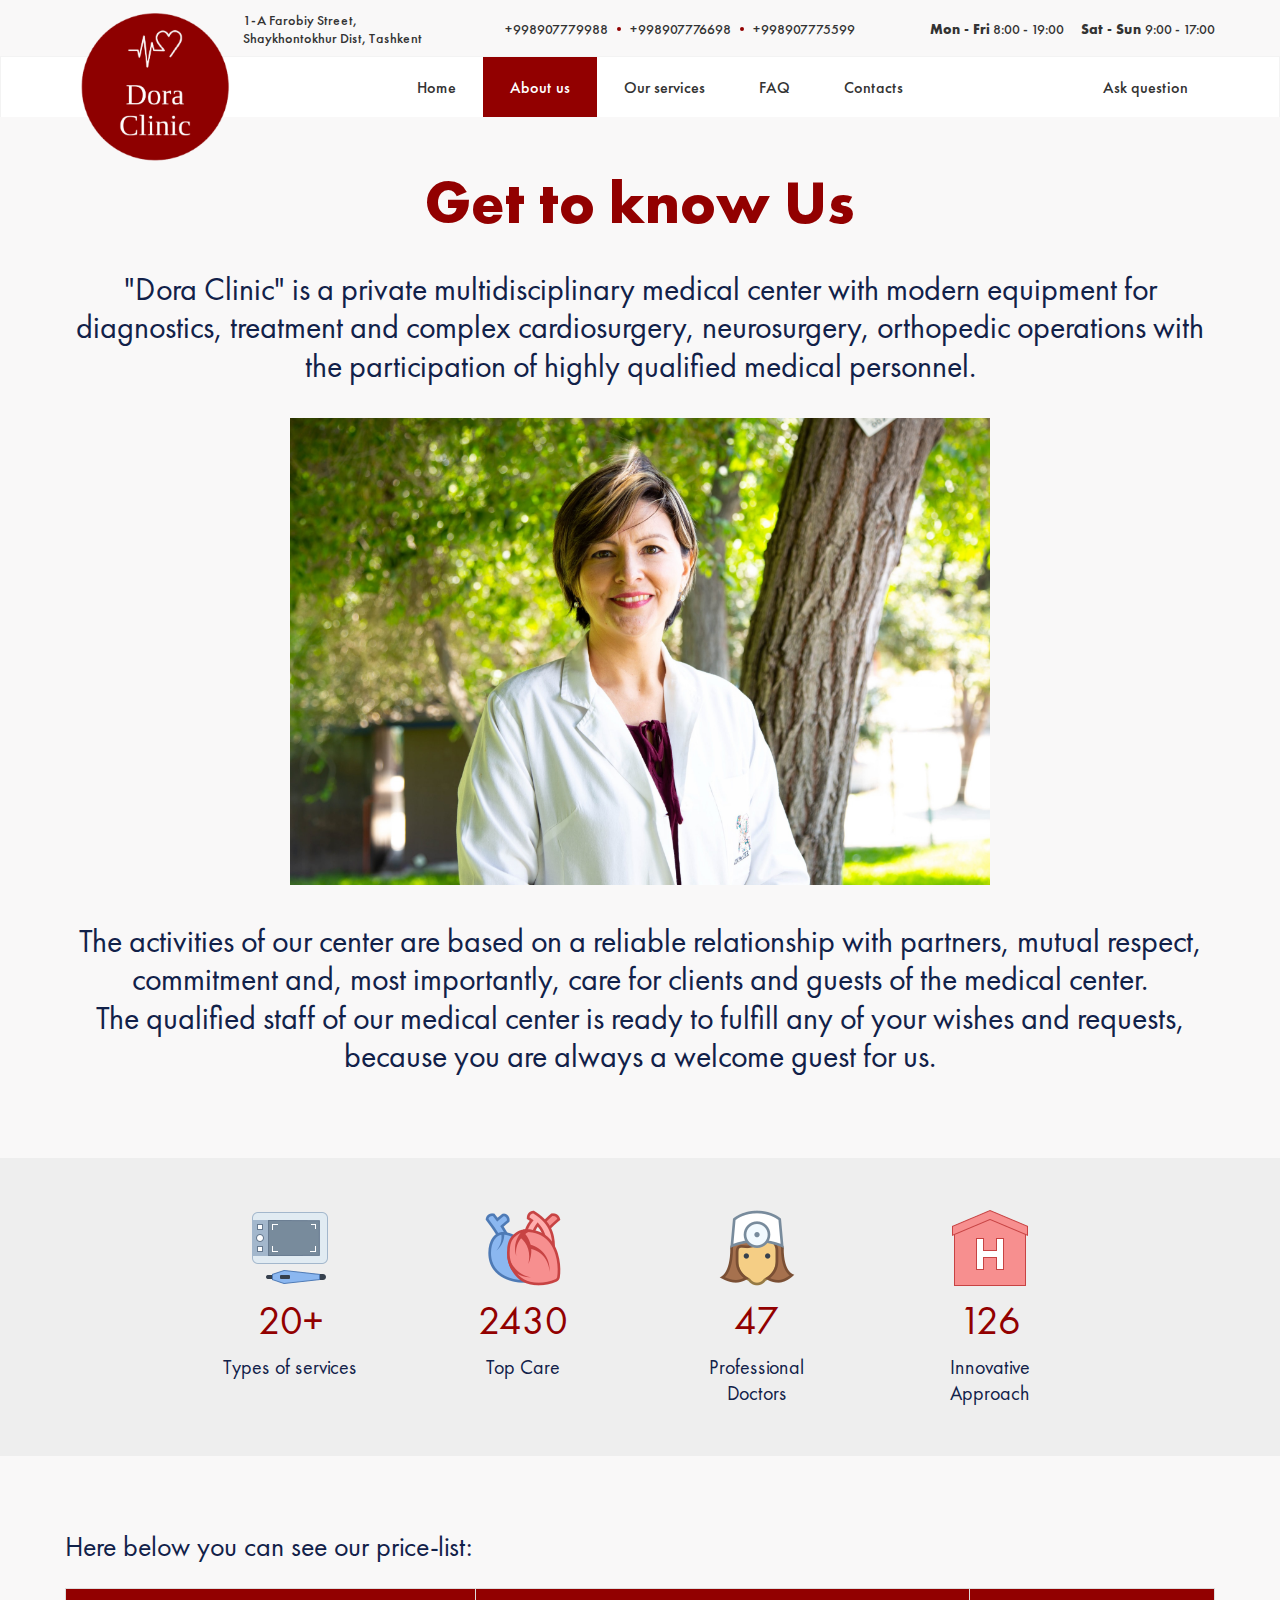
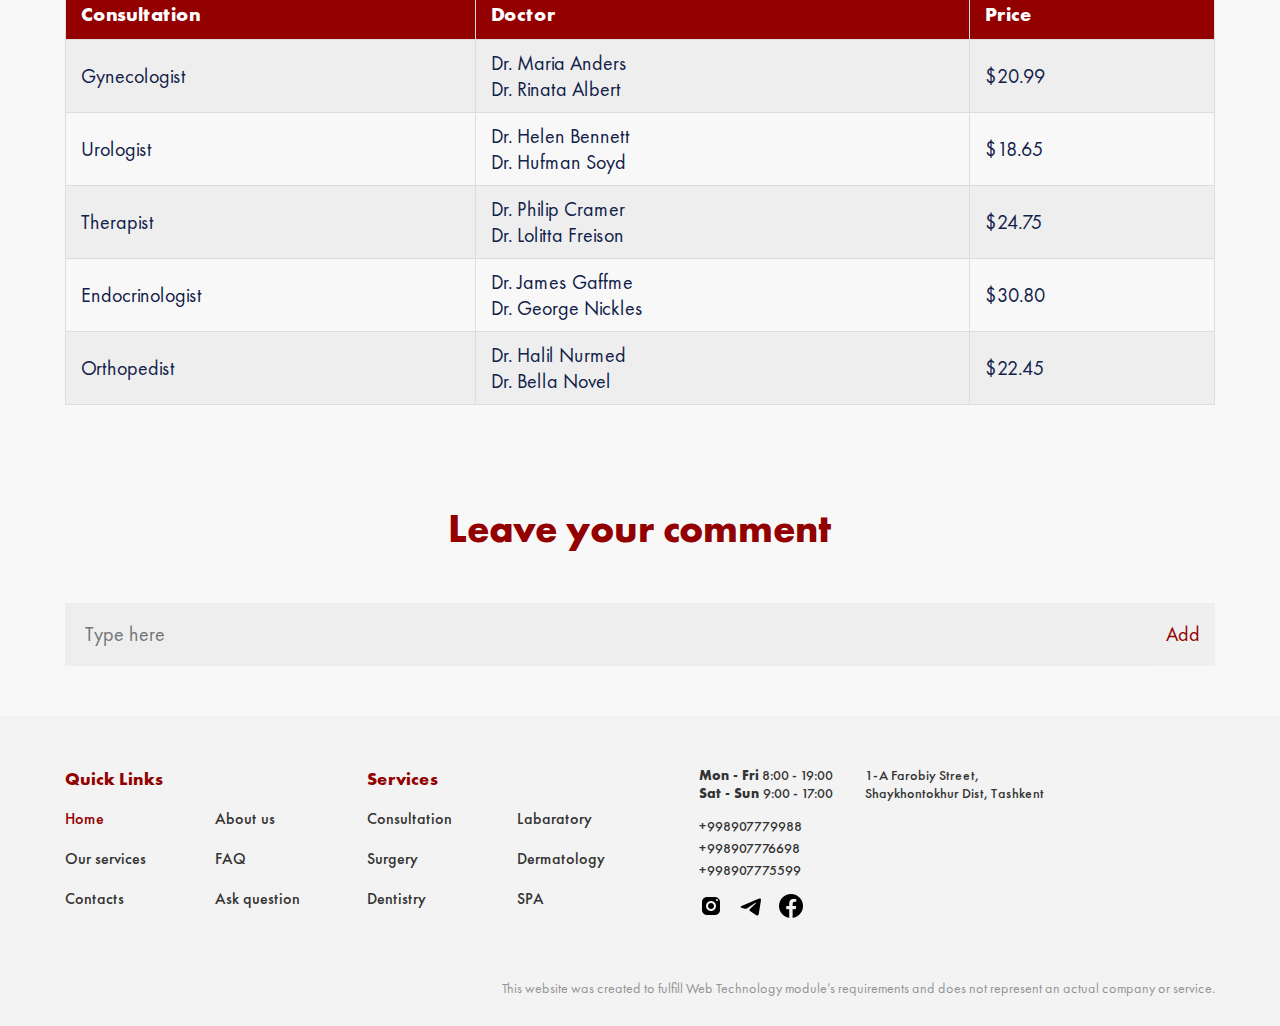
==== commit 6dad4d6a: "Add responsiveness to site header" ====
--- a/about.html
+++ b/about.html
@@ -65,6 +65,8 @@
             </li>
           </ul>
           
+          <button class="btn menu-btn" type="button">Menu</button>
+          
           <a class="btn btn-ask-question" href="ask-question.html">Ask question</a>
         </div><!-- site-nav-content -->
       </div><!-- container -->
@@ -119,7 +121,7 @@
     <section class="price-list">
       <div class="container price-list-container">
         <p class="price-list-text">Here below you can see our price-list:</p>
-
+        
         <table class="consultation">
           <tr>
             <th>Consultation</th>
@@ -154,15 +156,15 @@
         </table>
       </div>
     </section>
-
+    
     <section class="about-review">
       <div class="container">
         <h3 class="section-heading">Leave your comment</h3>
-
+        
         <div class="about-review-info">
           <div class="new-review">
             <input class="review-input" type="text" id="review" autocomplete="off" spellcheck="false" placeholder="Type here">
-  
+            
             <button class="add-btn" id="plusButton" type="button">Add</button>
           </div>
           
--- a/css/styles.css
+++ b/css/styles.css
@@ -62,7 +62,7 @@
 }
 
 .container {
-  max-width: 1390px;
+  max-width: 1190px;
   padding: 0 20px;
   margin-left: auto;
   margin-right: auto;
@@ -92,7 +92,7 @@
 
 .section-heading{
   margin: 0;
-  margin-bottom: 80px;
+  margin-bottom: 50px;
   font-size: 40px;
   line-height: 1.2;
   color: #920000;
@@ -361,6 +361,7 @@
 
 .feature-section {
   padding: 50px 0;
+  padding-bottom: 30px;
   background-color: #eee;
 }
 
@@ -371,7 +372,7 @@
 }
 
 .feature__left{
-  max-width: 650px;
+  max-width: 450px;
   margin-right: 30px;
 }
 
@@ -395,8 +396,8 @@
 }
 
 .feature__img{
-  width: 650px;
-  height: 396px;
+  width: 450px;
+  height: auto;
 }
 
 .feature-section__list {
@@ -512,16 +513,18 @@
 
 .services-section-heading{
   margin-top: 0;
-  margin-bottom: 80px;
+  margin-bottom: 50px;
 }
 
 .services-list{
+  max-width: 780px;
   display: flex;
   flex-wrap: wrap;
+  justify-content: space-around;
   padding: 0;
   margin: 0;
-  margin-right: -15px;
-  margin-left: -15px;
+  margin-right: -30px;
+  margin-left: -30px;
   list-style-type: none;
 }
 
@@ -530,8 +533,9 @@
   display: flex;
   flex-direction: column;
   width: 200px;
-  margin-right: 15px;
-  margin-left: 15px;
+  margin-right: 30px;
+  margin-left: 30px;
+  margin-bottom: 20px;
 }
 
 .services-link{
@@ -886,7 +890,7 @@
   background-image: url("../img/contacts-bg.svg");
   background-repeat: no-repeat;
   background-position: calc(75% + 120px) center;
-  background-size: auto 80%;
+  background-size: auto 50%;
 }
 
 .contacts-hero-info{
@@ -906,18 +910,16 @@
   font-style: normal;
   font-size: 16px;
   line-height: 1.2;
-  display: inline-flex;
+  color: #333333;
+  display: flex;
+  flex-direction: column;
   align-items: center;
-  color: #333333;
-  display: flex;
-  flex-direction: column;
   margin-right: 100px;
-  align-items: flex-start;
 }
 
 .contacts__company-adress::before, 
 .contacts__worktime::before, 
-.contacts__telnumbers::before {
+.contacts__contact::before {
   height: 96px;
   width: 96px;
   display: inline-block;
@@ -935,6 +937,7 @@
 .contacts__worktime {
   display: flex;
   flex-direction: column;
+  align-items: center;
   margin-right: 100px;
 }
 
@@ -959,10 +962,18 @@
   background-image: url("../img/calendar.png");
 }
 
+.contacts__contact{
+  display: flex;
+  flex-direction: column;
+}
+
 .contacts__telnumbers {
   margin: 0;
   padding: 0;
   list-style-type: none;
+  display: flex;
+  flex-direction: column;
+  align-items: center;
 }
 
 .contacts__telnumber-link {
@@ -975,7 +986,7 @@
   color: #333333;
 }
 
-.contacts__telnumbers::before {
+.contacts__contact::before {
   background-image: url("../img/phone.png");
 }
 
@@ -993,7 +1004,6 @@
 
 .contacts-map {
   display: flex;
-  align-items: center;
   justify-content: center;
   overflow: hidden;
 }
@@ -1009,7 +1019,7 @@
   background-image:  url("../img/faq-bg.svg");
   background-repeat: no-repeat;
   background-size: 500px auto;
-  background-position: calc(50% + 200px) 0px;
+  background-position: calc(50% + 250px) 0px;
 }
 
 .faq-container {
@@ -1068,7 +1078,6 @@
 }
 
 .tip__heading {
-  width: 540px;
   font-weight: 500;
   font-size: 20px;
   line-height: 1.2;
@@ -1088,7 +1097,6 @@
 /* ==============Ask Question================== */
 
 .registration__section {
-  page-break-after: 50px 0;
   background-image: url("../img/medicine.svg");
   background-repeat: no-repeat;
   background-color: #c96464;
@@ -1179,6 +1187,10 @@
   text-align: center;
 }
 
+.about-hero-container h2{
+  color: #920000;
+}
+
 .about-hero-text{
   font-size: 32px;
   line-height: 1.2;
@@ -1204,10 +1216,12 @@
 }
 
 .about-item{
+  width: 160px;
   display: flex;
   flex-direction: column;
   align-items: center;
   margin: 0 20px;
+  text-align: center;
 }
 
 .about-img{
@@ -1323,4 +1337,720 @@
 #reviewList button:focus{
   outline: none;
   box-shadow: none;
+}
+
+/* RESPONSIVE HEADER */
+
+.menu-btn{
+  display: none;
+  padding: 15px 15px;
+  font-size: 14px;
+  line-height: 1.2;
+  order: -1;
+  margin-left: auto;
+}
+
+.menu-btn:focus{
+  outline: 0;
+}
+
+/* RESPONSIVE =============================================== */
+
+@media only screen and (max-width:1060px){
+  .feature-section__container{
+    flex-direction: column;
+  }
+  
+  .feature__left{
+    max-width: 100%;
+    display: flex;
+    flex-direction: column;
+    align-items: center;
+    margin-bottom: 35px;
+  }
+  
+  .feature__img{
+    width: 650px;
+  }
+  
+  .feature-section__heading{
+    padding-top: 30px;
+    font-size: 36px;
+  }
+  
+  .feature-section__list{
+    max-width: 800px;
+    padding: 0 30px;
+    margin-left: auto;
+    margin-right: auto;
+    text-align: center;
+  }
+  
+  .comments-section-content h2{
+    font-size: 36px;
+    margin-bottom: 35px;
+  }
+  
+  .phone-numbers{
+    flex-direction: column;
+  }
+  
+  .dot{
+    display: none;
+  }
+  
+  .phone-link:not(:last-child){
+    margin-bottom: 5px;
+  }
+  
+  .working-hours{
+    flex-direction: column;
+  }
+  
+  .working-hours span:not(:last-child){
+    margin-right: 0;
+    margin-bottom: 5px;
+  }
+}
+
+@media only screen and (max-width:1000px) {
+  .page-heading{
+    font-size: 48px;
+    margin-bottom: 15px;
+  }
+  
+  .services-hero{
+    margin-top: 0;
+    background-position: calc(30% + 390px) center;
+    background-size: auto 70%;
+  }
+  
+  .services-hero-info {
+    margin-left: 60px;
+  }
+  
+  .faq-main{
+    margin: 0;
+    background-size: 40% auto;
+    background-position: calc(50% + 250px) 100px;
+  }
+  
+  .faq-container{
+    padding-top: 60px;
+  }
+  
+  .tips__list{
+    background-image: none;
+  }
+  
+  .company-img{
+    max-width: 450px;
+  }
+  
+  .registration__section {
+    background-size: auto 60%;
+  }
+  
+  .promo-img{
+    width: 400px;
+  }
+  
+  .contacts-hero{
+    background-image: none;
+  }
+  
+  .contacts-container{
+    display: flex;
+    flex-direction: column;
+    align-items: center;
+    text-align: center;
+  }
+  
+  .contacts__address{
+    margin-left: 0;
+  }
+  
+  .contacts-hero-info{
+    margin-left: 0;
+  }
+  
+  .comments-list{
+    max-width: 800px;
+    margin-left: auto;
+    margin-right: auto;
+  }
+  
+  .site-nav-content{
+    position: static;
+  }
+  
+  .site-header{
+    position: relative;
+  }
+  
+  .logo-link{
+    top: 0;
+    left: 20px;
+    transform: translateY(0);
+  }
+  
+  .logo{
+    width: 80px;
+    height: 80px;
+  }
+  
+  .logo-link-wrapper{
+    width: 0;
+  }
+  
+  .nav-menu{
+    flex-grow: 1;
+    max-width: calc(100% - 150px);
+    justify-content: space-between;
+    margin-left: 0;
+  }
+}
+
+@media only screen and (max-width:920px){
+  .services__list{
+    margin-left: auto;
+    margin-right: auto;
+  }
+  
+  .service{
+    width: 650px;
+    margin-right: 0;
+    margin-left: 0;
+  }
+  
+  .faq-container{
+    padding-left: 50px;
+  }
+  
+  .contacts-hero{
+    margin-top: 0;
+  }
+  
+  .contacts-location h2{
+    font-size: 36px;
+    margin-bottom: 30px;
+  }
+  
+  .registration__section {
+    background-size: auto 50%;
+  }
+  
+  .registration__heading{
+    max-width: 100%;
+    font-size: 36px;
+  }
+  
+  .registration__section .container{
+    padding: 50px 0;
+    padding-left: 30px;
+    padding-right: 50px;
+  }
+  
+  .about-hero-text{
+    font-size: 24px;
+  }
+  
+  .about-hero-img{
+    max-width: 500px;
+    height: auto;
+  }
+  
+  .about-review{
+    padding: 30px 0;
+  }
+  
+  .about-review h3{
+    font-size: 36px;
+    margin-bottom: 20px;
+  }
+  
+  .about-list{
+    max-width: 600px;
+  }
+  
+  .about-item{
+    margin: 0 45px;
+    margin-bottom: 50px;
+  }
+  
+  .about-section{
+    padding-bottom: 0;
+  }
+  
+  .site-header-top-content{
+    padding-left: 120px;
+  }
+}
+
+@media only screen and (max-width:800px){
+  .promo-section{
+    padding-top: 50px;
+  }
+  
+  .promo-section-content{
+    flex-direction: column;
+    align-items: center;
+    text-align: center;
+  }
+  
+  .promo-info{
+    margin: 0;
+    margin-bottom: 30px;
+    order: -1;
+    display: flex;
+    flex-direction: column;
+    align-items: center;
+  }
+  
+  .promo-img{
+    width: 600px;
+  }
+  
+  .services-list{
+    max-width: 530px;
+  }
+  
+  .nav-link{
+    padding: 15px 15px;
+    font-size: 14px;
+    line-height: 1.2;
+  }
+  
+  .btn-ask-question{
+    padding: 15px 15px;
+    font-size: 14px;
+    line-height: 1.2;
+  }
+}
+
+@media only screen and (max-width:750px) {
+  .services-hero{
+    background-position: calc(30% + 250px) center;
+    background-size: auto 60%;
+  }
+  
+  .services-hero-info {
+    max-width: 320px;
+    margin-left: 40px;
+  }
+  
+  .service{
+    width: 550px;
+  }
+  
+  .faq-main {
+    background-position: calc(50% + 200px) 70px;
+  }
+  
+  .faq-container{
+    padding-bottom: 50px;
+  }
+  
+  .faq__heading{
+    font-size: 54px;
+  }
+  
+  .faq__hero-text{
+    max-width: 350px;
+  }
+  
+  .registration__section{
+    background-image: none;
+  }
+  
+  .registration__section .container{
+    padding: 30px 20px;
+    display: flex;
+    flex-direction: column;
+    align-items: center;
+    text-align: center;
+  }
+  
+  .registration__form{
+    display: flex;
+    flex-direction: column;
+    align-items: center;
+    margin-left: auto;
+    margin-right: auto;
+  }
+  
+  .about-hero{
+    padding: 30px 0;
+  }
+  
+  .about-hero h2{
+    font-size: 40px;
+  }
+  
+  .about-hero-text{
+    font-size: 18px;
+  }
+  
+  .about-hero-img{
+    max-width: 400px;
+    height: auto;
+  }
+  
+  .price-list{
+    padding: 30px 0;
+  }
+  
+  .comments-list{
+    flex-direction: column;
+    align-items: center;
+  }
+  
+  .comment-wrapper{
+    max-width: 500px;
+  }
+}
+
+@media only screen and (max-width:650px){
+  .services-hero{
+    padding: 30px 0;
+    background-size: auto 60%;
+  }
+  
+  .page-heading{
+    font-size: 40px;
+  }
+  
+  .services-hero-info {
+    padding: 0;
+  }
+  
+  .service{
+    width: 450px;
+  }
+  
+  .faq-main{
+    background-image: none;
+  }
+  
+  .faq-container{
+    display: flex;
+    flex-direction: column;
+    align-items: center;
+    padding: 50px 20px;
+    text-align: center;
+  }
+  
+  .faq__hero-text{
+    max-width: 70%;
+  }
+  
+  .tips__list{
+    display: flex;
+    flex-direction: column;
+    align-items: center;
+  }
+  
+  .tips__item{
+    padding: 30px 20px;
+    margin-bottom: 30px;
+  }
+  
+  .company-img{
+    max-width: 320px;
+    height: auto;
+  }
+  
+  .contacts__company-adress{
+    margin-right: 50px;
+  }
+  
+  .contacts__worktime{
+    margin-right: 50px;
+  }
+  
+  .promo-img{
+    width: 400px;
+  }
+  
+  .promo-info{
+    margin-left: 30px;
+    margin-right: 30px;
+  }
+  
+  .promo-section{
+    padding: 30px 0;
+  }
+  
+  .services-section{
+    padding: 30px 0;
+  }
+  
+  .comments-section{
+    padding: 30px 0;
+  }
+  
+  .services-section-heading{
+    margin-bottom: 40px;
+  }
+  
+  .comments-section-content h2{
+    font-size: 28px;
+  }
+  
+  .feature__name{
+    font-size: 24px;
+  }
+  
+  .feature-section__heading{
+    font-size: 28px;
+  }
+  
+  .phone-link:last-child{
+    display: none;
+  }
+  
+  .logo{
+    width: 65px;
+    height: 65px;
+    transform: translateY(83%);
+  }
+  
+  .site-header-top-content{
+    padding-left: 0;
+  }
+  
+  .nav-menu {
+    display: none;
+    position: absolute;
+    z-index: 1;
+    left: 0;
+    top: 100%;
+    width: 100%;
+    height: 100vh;
+    max-width: 100%;
+    background-color: rgba(0, 0, 0, 0.1);
+    background-image: -webkit-gradient(linear, left top, left bottom, from(#2D314D), to(rgba(45, 49, 77, 0.0001)));
+    background-image: linear-gradient(180deg, #2D314D 0%, rgba(45, 49, 77, 0.0001) 100%);
+  }
+
+  .nav-link{
+    color: #F3F3F3;
+  }
+
+  .site-header--open .nav-menu {
+    display: block;
+  }
+
+  .menu-btn {
+    display: block;
+  }
+
+  .site-header--open .menu-btn{
+    background-color: #920000;
+  }
+}
+
+@media only screen and (max-width:550px){
+  .services-hero{
+    background-image: none;
+  }
+  
+  .services-hero-info {
+    text-align: center;
+    margin-left: auto;
+    margin-right: auto;
+  }
+  
+  .service-page-info{
+    margin-bottom: 0;
+  }
+  
+  .services-services{
+    padding: 30px 0;
+  }
+  
+  .faq__heading{
+    font-size: 48px;
+  }
+  
+  .tip__heading{
+    font-size: 18px;
+    margin-bottom: 0;
+  }
+  
+  .tip__text{
+    margin-top: 12px;
+  }
+  
+  .contacts__address{
+    flex-direction: column;
+    align-items: center;
+  }
+  
+  .contacts__company-adress{
+    display: flex;
+    flex-direction: row;
+    align-items: center;
+    justify-content: space-between;
+    width: 300px;
+    margin-right: 0;
+    margin-bottom: 30px;
+  }
+  
+  .contacts__worktime{
+    display: flex;
+    flex-direction: row;
+    align-items: center;
+    justify-content: space-between;
+    width: 300px;
+    margin-right: 0;
+    margin-bottom: 30px;
+  }
+  
+  .contacts__contact{
+    flex-direction: row;
+    align-items: center;
+    justify-content: space-between;
+    width: 300px;
+  }
+  
+  .contacts-hero{
+    padding: 30px 0;
+  }
+  
+  .contacts-location{
+    padding: 30px 0;
+  }
+  
+  .contacts__worktime::before,
+  .contacts__address::before,
+  .contacts__contact::before{
+    margin-bottom: 0;
+  }
+  
+  .about-hero h2{
+    font-size: 46px;
+  }
+  
+  .about-hero-text{
+    font-size: 16px;
+  }
+  
+  .about-hero-img{
+    max-width: 300px;
+  }
+  
+  .about-item{
+    margin: 0 20px;
+    margin-bottom: 50px;
+  }
+
+  .working-hours{
+    display: none;
+  }
+
+  .phone-numbers{
+    margin-right: 0;
+  }
+
+  .phone-link{
+    font-size: 12px;
+  }
+
+  .clinic-address{
+    font-size: 12px;
+  }
+}
+
+@media only screen and (max-width:500px){
+  .service{
+    width: 320px;
+  }
+  
+  .registration__heading{
+    font-size: 32px;
+  }
+  
+  .registration__textarea{
+    font-size: 14px;
+    padding: 8px 15px;
+  }
+  
+  .registration__input{
+    padding: 8px 15px;
+  }
+  
+  .registration__input::placeholder{
+    font-size: 14px;
+  }
+  
+  .about-list{
+    flex-direction: column;
+    align-items: center;
+  }
+  
+  .about-numbers{
+    font-size: 48px;
+  }
+  
+  .about-feature{
+    font-size: 28px;
+  }
+  
+  .about-item{
+    width: 250px;
+  }
+  
+  .consultation{
+    font-size: 14px;
+  }
+  
+  .price-list-text{
+    font-size: 22px;
+    margin-top: 0;
+  }
+  
+  .about-review h3{
+    font-size: 30px;
+  }
+  
+  .about-hero h2{
+    font-size: 38px;
+  }
+  
+  .about-hero-text{
+    font-size: 14px;
+  }
+  
+  .page-heading{
+    font-size: 36px;
+  }
+  
+  .page-info{
+    font-size: 14px;
+    margin-bottom: 20px;
+  }
+  
+  .comment-wrapper{
+    margin-right: 20px;
+    margin-left: 20px;
+  }
+  
+  .services-item {
+    min-width: 350px;
+    width: 400px;
+    max-width: 450px;
+  }
+  
+  .services-link span{
+    font-size: 24px;
+  }
+  
+  .services-link::before{
+    min-width: 350px;
+    width: 350px;
+    max-width: 400px;
+    height: 250px;
+    background-size: cover;
+  }
 }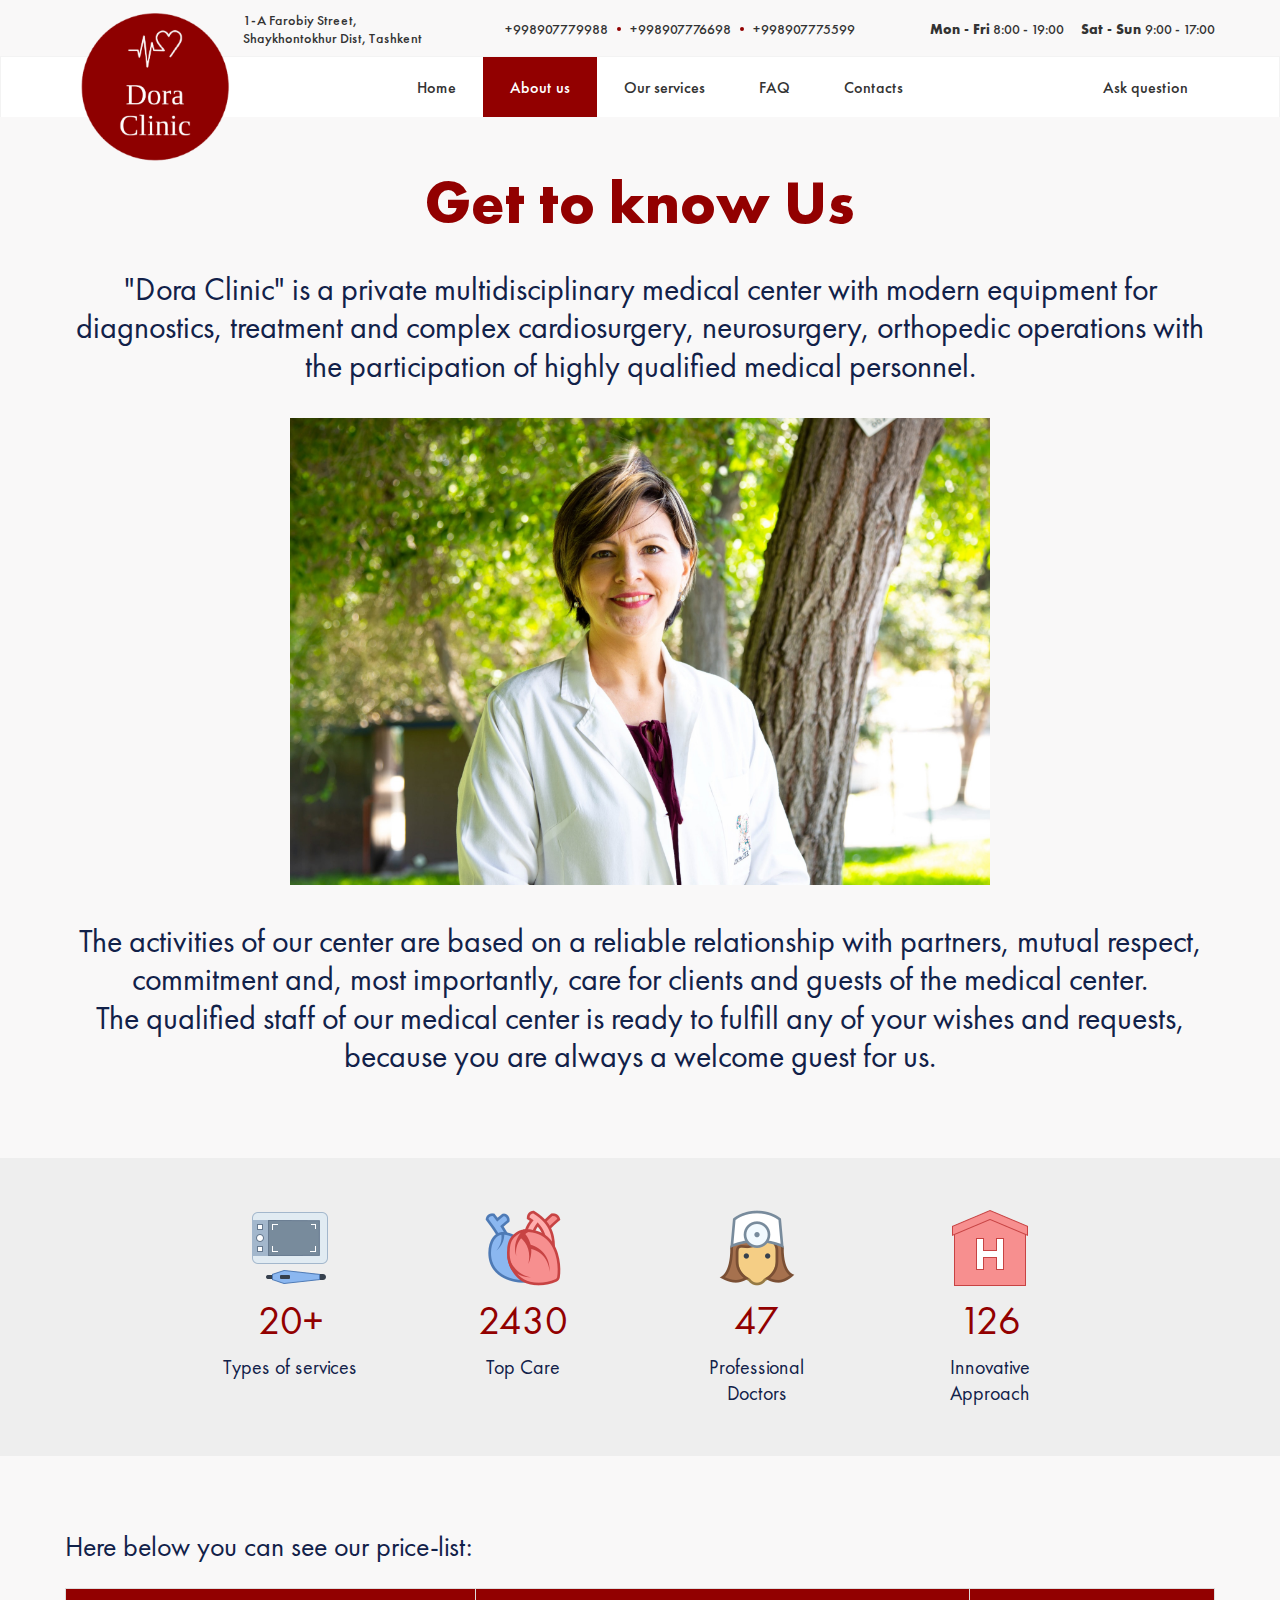
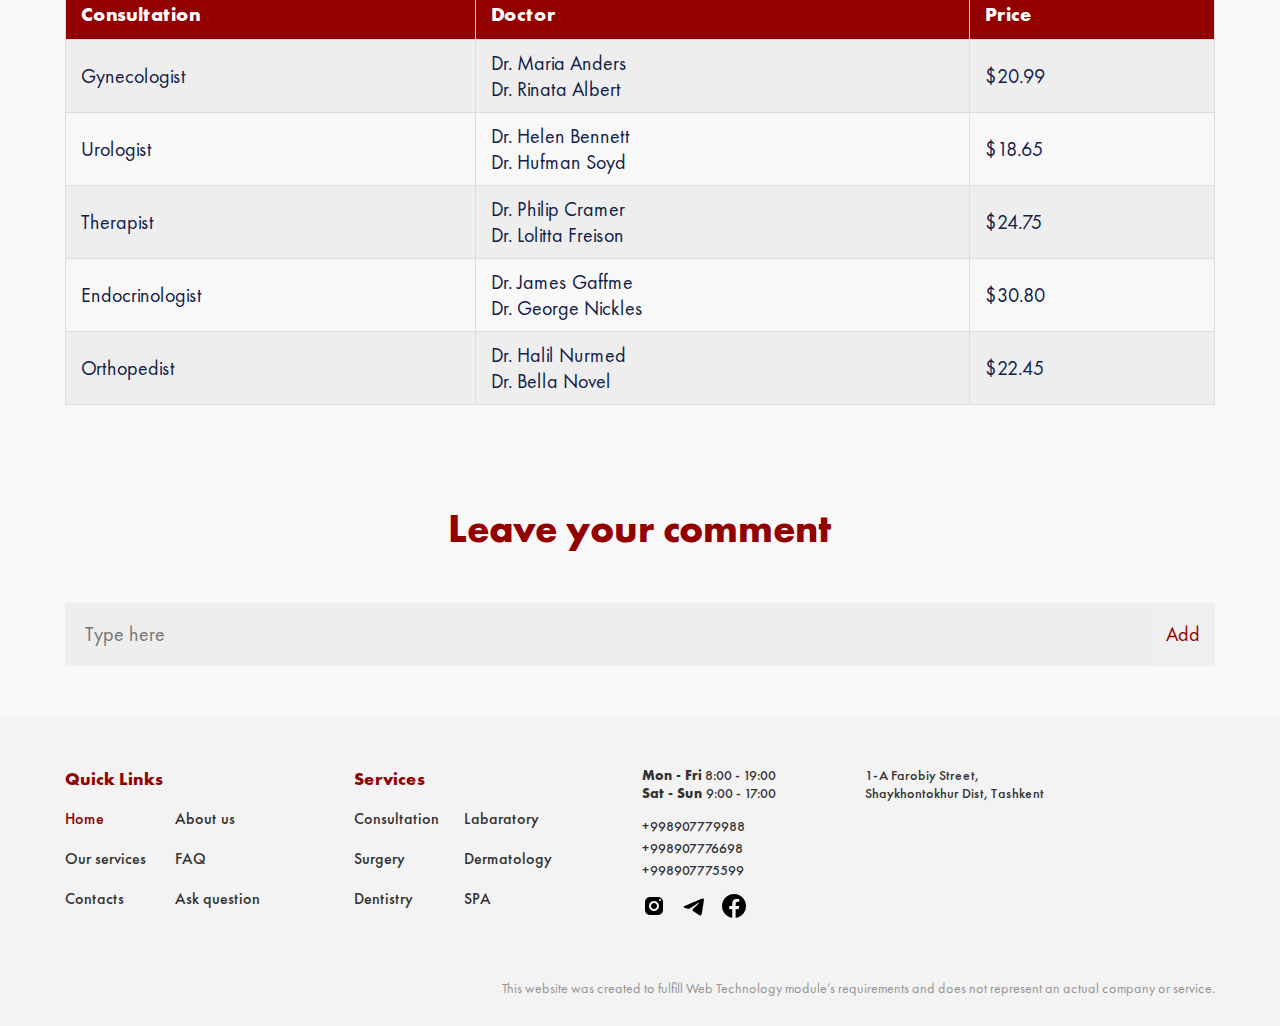
==== commit 7c96aac6: "Add responsiveness to site footer" ====
--- a/about.html
+++ b/about.html
@@ -179,7 +179,7 @@
   <footer class="site-footer">
     <div class="container">
       <div class="site-footer-content">
-        <div>
+        <div class="footer-quick-links">
           <h3 class="footer-nav-header">Quick Links</h3>
           
           <ul class="footer-nav-menu">
@@ -204,7 +204,7 @@
           </ul>
         </div>
         
-        <div>
+        <div class="footer-services">
           <h3 class="footer-nav-header">Services</h3>
           
           <ul class="footer-nav-menu">
@@ -260,7 +260,7 @@
           </ul>
         </div>
         
-        <div>
+        <div class="footer-right">
           <address class="footer-clinic-address">
             1-A Farobiy Street,
             <br>Shaykhontokhur Dist, Tashkent
@@ -275,5 +275,6 @@
   </footer>
   
   <script src="js/main.js"></script>
+  <script src="js/add-review.js"></script>
 </body>
 </html>--- a/css/styles.css
+++ b/css/styles.css
@@ -633,14 +633,14 @@
   display: flex;
   flex-direction: row;
   flex-wrap: wrap;
-  max-width: 300px;
+  max-width: 220px;
   padding: 0;
   margin: 0;
   list-style-type: none;
 }
 
 .footer-nav-item{
-  min-width: 150px;
+  min-width: 110px;
   margin-bottom: 14px;
 }
 
@@ -672,7 +672,8 @@
 }
 
 .footer-middle{
-  margin: 0 30px;
+  flex-shrink: 0;
+  margin-right: 20px;
 }
 
 .footer-working-hours{
@@ -1411,6 +1412,23 @@
     margin-right: 0;
     margin-bottom: 5px;
   }
+
+  .footer-nav-menu{
+    max-width: 100px;
+    margin-right: 20px;
+  }
+
+  .footer-nav-item{
+    min-width: 100px;
+  }
+
+  .footer-working-hours{
+    margin-bottom: 30px;
+  }
+
+  .footer-phone-numbers{
+    margin-bottom: 30px;
+  }
 }
 
 @media only screen and (max-width:1000px) {
@@ -1584,6 +1602,10 @@
   
   .site-header-top-content{
     padding-left: 120px;
+  }
+
+  .site-footer iframe{
+    width: 250px;
   }
 }
 
@@ -1707,6 +1729,10 @@
   
   .comment-wrapper{
     max-width: 500px;
+  }
+
+  .site-footer iframe{
+    width: 200px;
   }
 }
 
@@ -1848,6 +1874,10 @@
   .site-header--open .menu-btn{
     background-color: #920000;
   }
+
+  .footer-services{
+    display: none;
+  }
 }
 
 @media only screen and (max-width:550px){
@@ -1960,6 +1990,51 @@
   .clinic-address{
     font-size: 12px;
   }
+
+  .site-footer{
+    padding: 30px 0;
+  }
+
+  .footer-nav-header{
+    display: none;
+  }
+
+  .footer-middle{
+    order: -1;
+    margin-left: 20px;
+    margin-right: 0;
+  }
+
+  .footer-right{
+    order: -2;
+    margin-right: 20px;
+  }
+
+  .site-footer-content{
+    flex-wrap: wrap;
+  }
+
+  .footer-quick-links{
+    order: -3;
+    min-width: 350px;
+    max-width: 500px;
+  }
+
+  .footer-nav-menu{
+    margin-bottom: 30px;
+    margin-right: 0;
+    max-width: 100%;
+    flex-direction: row;
+    justify-content: space-evenly;
+  }
+
+  .footer-nav-item{
+    min-width: 0;
+  }
+
+  .footer-nav-item:not(:last-child){
+    margin-right: 30px;
+  } 
 }
 
 @media only screen and (max-width:500px){
@@ -2053,4 +2128,22 @@
     height: 250px;
     background-size: cover;
   }
+
+  .footer-right{
+    min-width: 300px;
+    margin-right: auto;
+    margin-left: auto;
+    margin-bottom: 20px;
+    text-align: center;
+  }
+
+  .footer-middle{
+    min-width: 300px;
+    margin-right: auto;
+    margin-left: auto;
+    text-align: center;
+    display: flex;
+    flex-direction: column;
+    align-items: center;
+  }
 }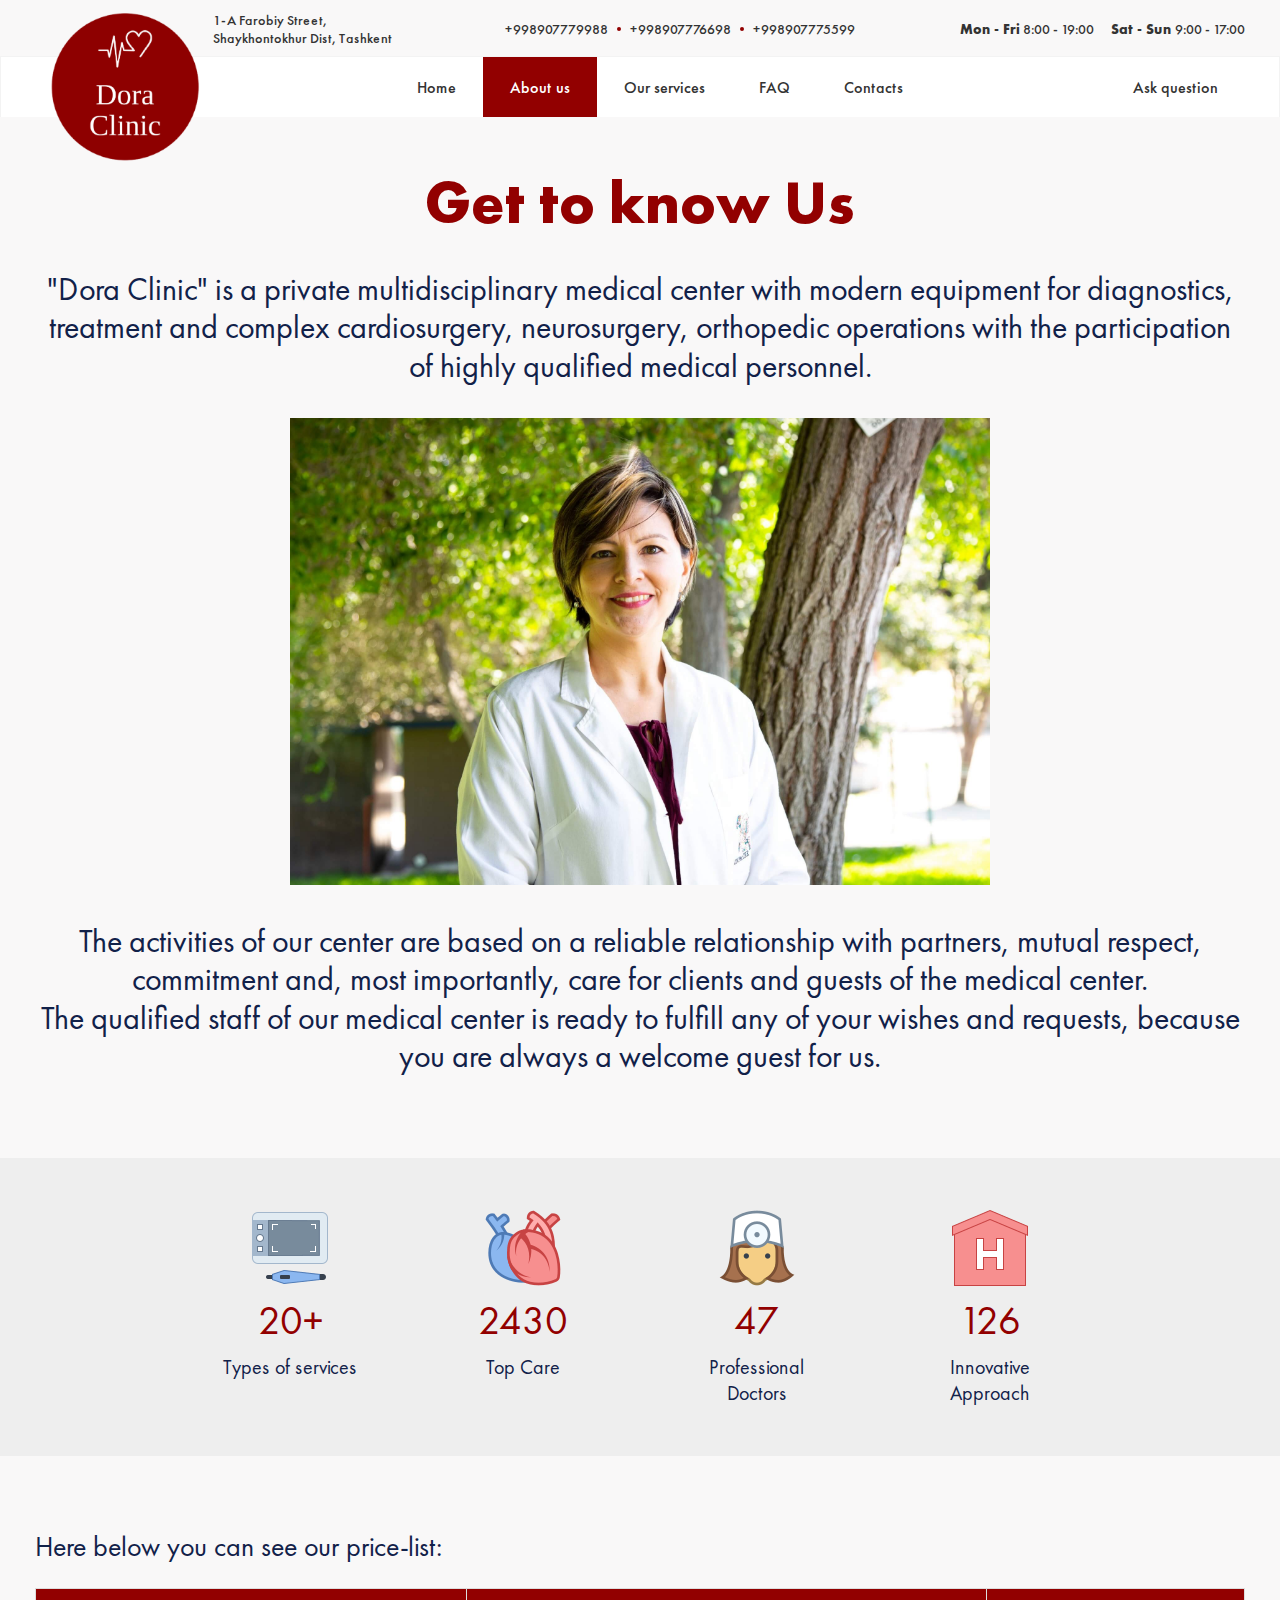
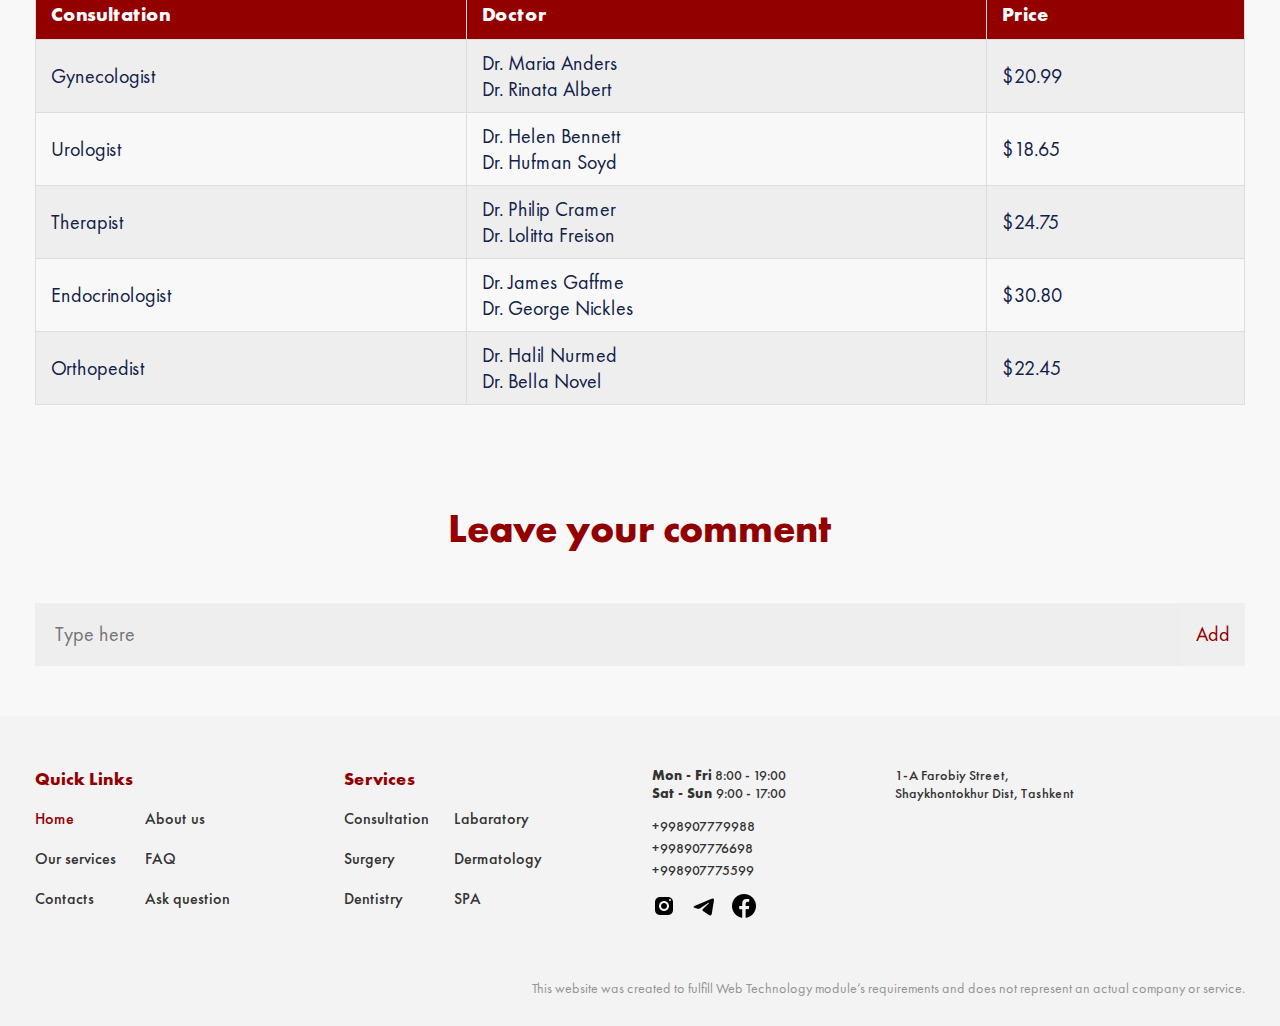
==== commit bd4c9070: "Add title to the pages and comment to js" ====
--- a/about.html
+++ b/about.html
@@ -3,7 +3,7 @@
 <head>
   <meta charset="UTF-8">
   <meta name="viewport" content="width=device-width, initial-scale=1.0">
-  <title>Document</title>
+  <title>About | Dora Clinic</title>
   <link rel="stylesheet" href="css/normalize.css">
   <link rel="stylesheet" href="css/styles.css">
 </head>
--- a/css/styles.css
+++ b/css/styles.css
@@ -62,7 +62,7 @@
 }
 
 .container {
-  max-width: 1190px;
+  max-width: 1250px;
   padding: 0 20px;
   margin-left: auto;
   margin-right: auto;
@@ -1155,21 +1155,7 @@
 }
 
 .registration__textarea:focus {
-  border-color: #00B031;
-}
-
-.registration__input:not(:placeholder-shown):invalid {
-  border-color: #D81D04;
-}
-
-.registration__input:valid {
-  border-color: #00B031;
-}
-
-.registration__input::placeholder {
-  font-size: 16px;
-  line-height: 1.2;
-  color: #112149;
+  border-color: #112149;
 }
 
 .registration__button{
@@ -1179,6 +1165,10 @@
 .registration__button:hover{
   color:  #112149;
   background-color: #fff;
+}
+
+.registration__button:focus{
+  outline: 0;
 }
 
 /* ====================ABOUT US===================== */
@@ -1780,10 +1770,15 @@
     padding: 30px 20px;
     margin-bottom: 30px;
   }
+
+  .contacts-map{
+    flex-direction: column;
+  }
   
   .company-img{
-    max-width: 320px;
-    height: auto;
+    max-width: auto;
+    height: 400px;
+    margin-top: 30px;
   }
   
   .contacts__company-adress{
